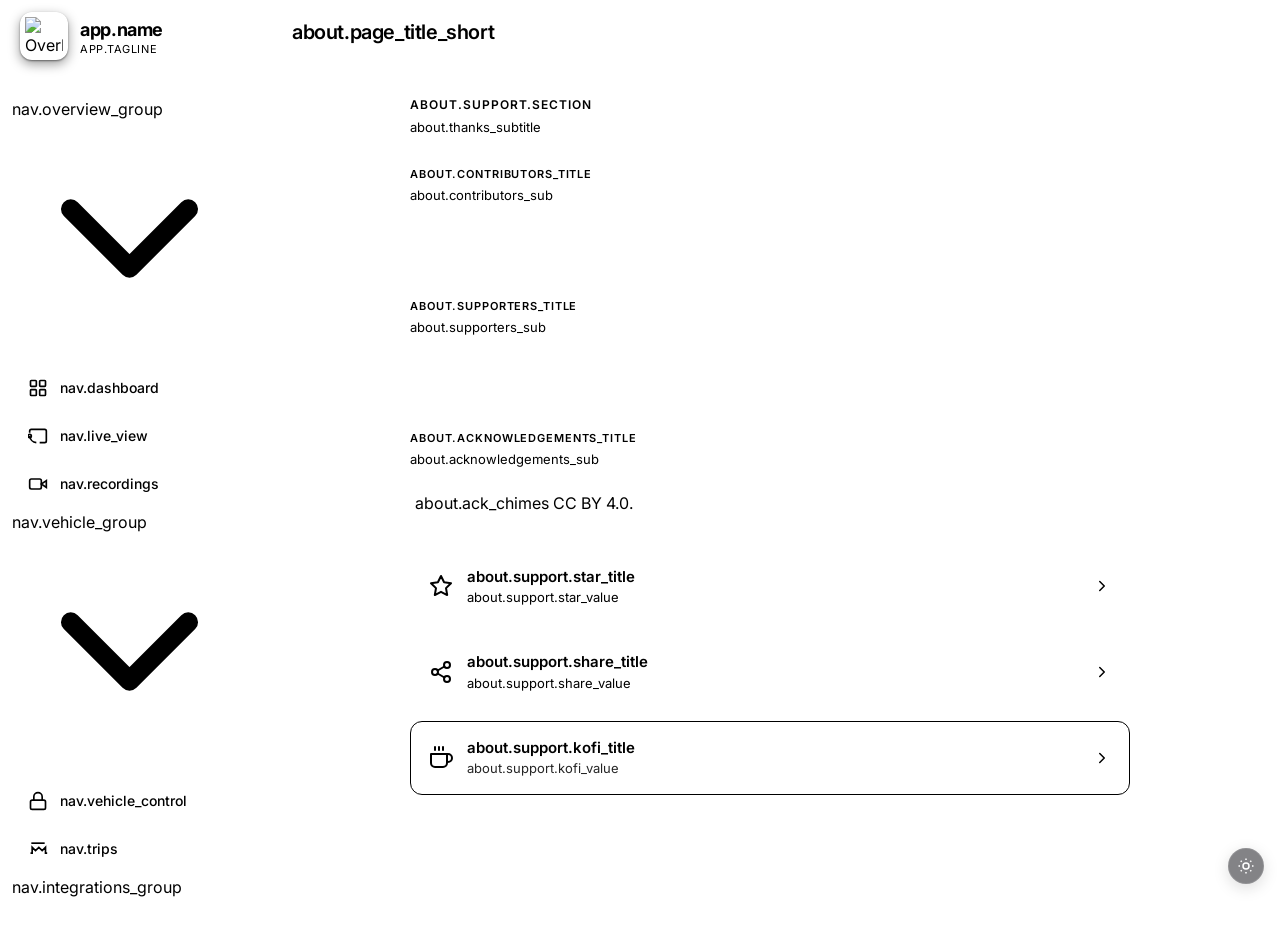
==== app/src/main/assets/web/local/about.html @ 99d7472c "[Update v26.7] Added remove button to delete the search history from the map Fixed BlindSpot project" ====
<!DOCTYPE html>
<html lang="en">
<head>
    <meta charset="UTF-8">
    <meta name="viewport" content="width=device-width, initial-scale=1.0, maximum-scale=1.0, user-scalable=no, viewport-fit=cover">
    <meta name="theme-color" content="#00876C">
    <meta name="apple-mobile-web-app-capable" content="yes">
    <meta name="apple-mobile-web-app-status-bar-style" content="black-translucent">
    <link rel="apple-touch-icon" href="../shared/app-icon-dark.webp">
    <title data-i18n="about.page_title">About — OverDrive</title>
    <link rel="icon" type="image/webp" href="../shared/app-icon-dark.webp">
    <script src="../shared/theme.js?v=5"></script>
    <script src="../shared/app-shell.js"></script>
    <link rel="stylesheet" href="../shared/styles.css?v=15">
    <link rel="manifest" href="/manifest.json">
    <link rel="preconnect" href="https://fonts.googleapis.com">
    <link href="https://fonts.googleapis.com/css2?family=Inter:wght@400;500;600;700&family=JetBrains+Mono:wght@500&display=swap" rel="stylesheet">
    <style>
        .about-page-body { max-width: 720px; margin: 0 auto; }

        .about-section { margin-bottom: 28px; }
        .about-section h2 {
            font-size: 12px; font-weight: 600;
            letter-spacing: 0.08em; text-transform: uppercase;
            color: var(--text-secondary);
            margin: 0 0 4px;
        }
        /* Inner subheads (Contributors / Supporters) inside the same section
           — visually distinct from the top-level overline above. */
        .about-subhead {
            font-size: 11px; font-weight: 600;
            letter-spacing: 0.08em; text-transform: uppercase;
            color: var(--text-muted);
            margin: 0 0 4px;
        }
        .about-section-sub {
            font-size: 13px; color: var(--text-muted);
            line-height: 1.5; margin: 0 0 14px;
        }

        .credits-card {
            background: var(--bg-elevated);
            border: 1px solid var(--border-subtle);
            border-radius: 12px;
            padding: 6px 4px;
            /* Cap the list at ~6 rows so a long contributor/supporter list
               scrolls inside the card instead of stretching the whole page. */
            max-height: 360px;
            overflow-y: auto;
            -webkit-overflow-scrolling: touch;
        }

        .credit-row {
            display: flex; align-items: center; gap: 14px;
            padding: 12px 14px;
            border-bottom: 1px solid var(--border-subtle);
            text-decoration: none;
            color: var(--text-primary);
            transition: background 0.15s ease;
        }
        .credit-row:last-child { border-bottom: 0; }
        .credit-row[href]:hover { background: var(--bg-hover); }
        .credit-row[href]:active { background: var(--bg-active, var(--bg-hover)); }

        .credit-avatar {
            width: 36px; height: 36px;
            border-radius: 50%;
            flex-shrink: 0;
            display: flex; align-items: center; justify-content: center;
            font-size: 15px; font-weight: 700;
            color: #fff;
            object-fit: cover;
            background: var(--bg-hover);
            border: 1px solid var(--border-subtle);
        }

        .credit-name {
            flex: 1; min-width: 0;
            font-size: 15px; font-weight: 500;
            white-space: nowrap; overflow: hidden; text-overflow: ellipsis;
        }

        .credit-chev {
            width: 18px; height: 18px;
            color: var(--text-muted);
            flex-shrink: 0;
        }

        .credits-empty {
            padding: 18px 14px;
            font-size: 13px;
            color: var(--text-muted);
            text-align: center;
        }

        /* Tiered support cards mirror the native About fragment: free → social
           → monetary. Tokens come from styles.css so dark/light themes apply
           automatically; the kofi card uses a brand-tinted background. */
        .support-tier-list {
            display: flex; flex-direction: column;
            gap: 12px;
            margin-top: 6px;
        }
        .tier-card {
            display: flex; align-items: center; gap: 14px;
            padding: 16px 18px;
            background: var(--bg-elevated);
            border: 1px solid var(--border-subtle);
            border-radius: 12px;
            color: var(--text-primary);
            text-decoration: none;
            transition: background 0.15s ease, border-color 0.15s ease;
            cursor: pointer;
            font: inherit;
            text-align: left;
            width: 100%;
        }
        .tier-card:hover { background: var(--bg-hover); }
        .tier-card:focus-visible {
            outline: 2px solid var(--brand-primary);
            outline-offset: 2px;
        }
        .tier-icon {
            width: 24px; height: 24px;
            color: var(--text-secondary);
            flex-shrink: 0;
        }
        .tier-text { flex: 1; min-width: 0; }
        .tier-title {
            font-size: 15px; font-weight: 600;
            margin: 0 0 2px;
            line-height: 1.3;
        }
        .tier-value {
            font-size: 13px;
            color: var(--text-secondary);
            margin: 0;
            line-height: 1.4;
        }
        .tier-chev {
            width: 18px; height: 18px;
            color: var(--text-muted);
            flex-shrink: 0;
        }
        /* Tier 3 (Ko-fi) uses an accent background to read as the most
           committed CTA without screaming. Mirrors colorPrimaryContainer in
           the native fragment. */
        /* Brand-tinted highlight for the most-committed CTA. Uses
           color-mix() over --brand-primary so light/dark themes both produce
           a faint tint that respects the active palette without us having to
           hand-pick rgba() values per theme. */
        .tier-card.kofi {
            background: color-mix(in srgb, var(--brand-primary) 10%, transparent);
            border-color: color-mix(in srgb, var(--brand-primary) 28%, transparent);
        }
        .tier-card.kofi:hover {
            background: color-mix(in srgb, var(--brand-primary) 16%, transparent);
        }
        .tier-card.kofi .tier-icon,
        .tier-card.kofi .tier-chev { color: var(--brand-primary); }
        .tier-card.kofi .tier-value { color: var(--text-primary); opacity: 0.85; }
    </style>
</head>
<body>
    <div class="app-layout">
        <!-- App shell sidebar (rendered by ../shared/app-shell.js) -->
        <div id="app-shell-mount"></div>
        <main class="main-content">
            <div class="mobile-header">
                <button class="menu-toggle" onclick="toggleSidebar()">
                    <svg viewBox="0 0 24 24" fill="none" stroke="currentColor" stroke-width="2"><line x1="4" x2="20" y1="12" y2="12"/><line x1="4" x2="20" y1="6" y2="6"/><line x1="4" x2="20" y1="18" y2="18"/></svg>
                </button>
                <span style="font-weight:600;" data-i18n="about.page_title_short">About</span>
                <div style="width:40px;"></div>
            </div>

            <header class="page-header">
                <h1 class="page-title" data-i18n="about.page_title_short">About</h1>
            </header>

            <div class="page-body">
                <div class="about-page-body">
                    <!-- Sequence mirrors the native About fragment: section
                         overline first ("Powered by people like you"), then
                         the Thanks card (recognition leads), then the three
                         tier asks (free → social → monetary). -->
                    <section class="about-section">
                        <h2 data-i18n="about.support.section">Powered by people like you</h2>
                        <p class="about-section-sub" data-i18n="about.thanks_subtitle">Built with the help of contributors and supporters.</p>
                    </section>

                    <section class="about-section">
                        <h3 class="about-subhead" data-i18n="about.contributors_title">Contributors</h3>
                        <p class="about-section-sub" data-i18n="about.contributors_sub">People who've shipped code to OverDrive.</p>
                        <div class="credits-card" id="contributorsList"></div>
                    </section>

                    <section class="about-section">
                        <h3 class="about-subhead" data-i18n="about.supporters_title">Supporters</h3>
                        <p class="about-section-sub" data-i18n="about.supporters_sub">Folks who've kept the late-night commits caffeinated.</p>
                        <div class="credits-card" id="supportersList"></div>
                    </section>

                    <!-- Diagnostics: per-daemon log send. Hidden unless the
                         backend reports log upload is available (braveheart
                         build). Populated by send-logs.js. -->
                    <section class="about-section" id="diagSection" style="display:none">
                        <h3 class="about-subhead" data-i18n="logs.section_title">Diagnostics</h3>
                        <p class="about-section-sub" data-i18n="logs.section_sub">Send a daemon log to the maintainer — you'll get a short code to share.</p>
                        <div class="credits-card" id="diagDaemonList"></div>
                    </section>

                    <!-- Third-party asset attributions (license obligations). The
                         RoadSense approach-warning chimes are from the Google Sound
                         Library under CC BY 4.0 — attribution is required by the
                         license, so it is surfaced here in the shipped app. -->
                    <section class="about-section">
                        <h3 class="about-subhead" data-i18n="about.acknowledgements_title">Acknowledgements</h3>
                        <p class="about-section-sub" data-i18n="about.acknowledgements_sub">Third-party assets used in OverDrive, with their licenses.</p>
                        <div class="credits-card">
                            <p class="about-ack-line">
                                <span data-i18n="about.ack_chimes">RoadSense warning chimes — sounds from the Google Sound Library, licensed under</span>
                                <a href="https://creativecommons.org/licenses/by/4.0/" target="_blank" rel="noopener noreferrer">CC BY 4.0</a>.
                            </p>
                        </div>
                    </section>

                    <section class="about-section">
                        <div class="support-tier-list">
                            <a class="tier-card" id="tierStar" target="_blank" rel="noopener noreferrer">
                                <svg class="tier-icon" viewBox="0 0 24 24" fill="none" stroke="currentColor" stroke-width="2" stroke-linecap="round" stroke-linejoin="round">
                                    <polygon points="12 2 15.09 8.26 22 9.27 17 14.14 18.18 21.02 12 17.77 5.82 21.02 7 14.14 2 9.27 8.91 8.26 12 2"/>
                                </svg>
                                <div class="tier-text">
                                    <p class="tier-title" data-i18n="about.support.star_title">Drop a ⭐ on GitHub</p>
                                    <p class="tier-value" data-i18n="about.support.star_value">Takes a second. Means a lot.</p>
                                </div>
                                <svg class="tier-chev" viewBox="0 0 24 24" fill="none" stroke="currentColor" stroke-width="2" stroke-linecap="round" stroke-linejoin="round">
                                    <polyline points="9 18 15 12 9 6"/>
                                </svg>
                            </a>

                            <button type="button" class="tier-card" id="tierShare">
                                <svg class="tier-icon" viewBox="0 0 24 24" fill="none" stroke="currentColor" stroke-width="2" stroke-linecap="round" stroke-linejoin="round">
                                    <circle cx="18" cy="5" r="3"/>
                                    <circle cx="6" cy="12" r="3"/>
                                    <circle cx="18" cy="19" r="3"/>
                                    <line x1="8.59" y1="13.51" x2="15.42" y2="17.49"/>
                                    <line x1="15.41" y1="6.51" x2="8.59" y2="10.49"/>
                                </svg>
                                <div class="tier-text">
                                    <p class="tier-title" data-i18n="about.support.share_title">Tell a fellow owner</p>
                                    <p class="tier-value" data-i18n="about.support.share_value">Every shared link helps another BYD owner discover Overdrive.</p>
                                </div>
                                <svg class="tier-chev" viewBox="0 0 24 24" fill="none" stroke="currentColor" stroke-width="2" stroke-linecap="round" stroke-linejoin="round">
                                    <polyline points="9 18 15 12 9 6"/>
                                </svg>
                            </button>

                            <a class="tier-card kofi" id="tierKofi" target="_blank" rel="noopener noreferrer">
                                <svg class="tier-icon" viewBox="0 0 24 24" fill="none" stroke="currentColor" stroke-width="2" stroke-linecap="round" stroke-linejoin="round">
                                    <path d="M18 8h1a4 4 0 0 1 0 8h-1"/>
                                    <path d="M2 8h16v9a4 4 0 0 1-4 4H6a4 4 0 0 1-4-4V8z"/>
                                    <line x1="6" y1="1" x2="6" y2="4"/>
                                    <line x1="10" y1="1" x2="10" y2="4"/>
                                    <line x1="14" y1="1" x2="14" y2="4"/>
                                </svg>
                                <div class="tier-text">
                                    <p class="tier-title" data-i18n="about.support.kofi_title">Fuel the next release ☕</p>
                                    <p class="tier-value" data-i18n="about.support.kofi_value">A coffee on Ko-fi keeps the late-night commits coming.</p>
                                </div>
                                <svg class="tier-chev" viewBox="0 0 24 24" fill="none" stroke="currentColor" stroke-width="2" stroke-linecap="round" stroke-linejoin="round">
                                    <polyline points="9 18 15 12 9 6"/>
                                </svg>
                            </a>
                        </div>
                    </section>
                </div>
            </div>
        </main>
    </div>

    <div class="sidebar-overlay" id="sidebarOverlay" onclick="toggleSidebar()"></div>
    <div id="toastContainer" class="toast-container"></div>

    <script src="../shared/auth.js"></script>
    <script src="../shared/pwa-init.js?v=index1"></script>
    <script src="../shared/core.js"></script>
    <script src="../shared/update-flow.js"></script>
    <script src="../shared/send-logs.js"></script>
    <script>
        function toggleSidebar() {
            document.getElementById('sidebar').classList.toggle('open');
            document.getElementById('sidebarOverlay').classList.toggle('show');
        }

        // Avatar palette mirrors the native fragment so the same name gets the
        // same colour across web and head-unit.
        const AVATAR_PALETTE = [
            '#6366F1', '#EC4899', '#14B8A6', '#F59E0B',
            '#8B5CF6', '#06B6D4', '#EF4444', '#22C55E'
        ];

        function hashStr(s) {
            let h = 0;
            for (let i = 0; i < s.length; i++) h = (h * 31 + s.charCodeAt(i)) | 0;
            return Math.abs(h);
        }

        function avatarColor(name) {
            return AVATAR_PALETTE[hashStr(name) % AVATAR_PALETTE.length];
        }

        // Pick a reasonable initial. Letter/number first; otherwise the first
        // codepoint (handles CJK, emoji surrogate pairs cleanly via Array.from).
        function initial(name) {
            const m = name.match(/[A-Za-z0-9]/);
            if (m) return m[0].toUpperCase();
            const cp = Array.from(name)[0];
            return cp ? cp.toUpperCase() : '?';
        }

        // Build a single row as a real DOM element (avoids HTML-attribute
        // injection on names containing quotes/angle brackets and lets us bind
        // the avatar `error` handler programmatically).
        function buildRow(entry) {
            const name = (entry.name || '').toString();
            if (!name) return null;
            const gh = (entry.github || '').toString().trim();

            const row = document.createElement(gh ? 'a' : 'div');
            row.className = 'credit-row';
            if (gh) {
                row.href = 'https://github.com/' + encodeURIComponent(gh);
                row.target = '_blank';
                row.rel = 'noopener noreferrer';
            }

            // Avatar: GitHub CDN for contributors, initial-circle for supporters
            // and as a graceful fallback when the CDN 404s / is offline.
            let avatar;
            if (gh) {
                avatar = document.createElement('img');
                avatar.className = 'credit-avatar';
                avatar.loading = 'lazy';
                avatar.alt = '';
                avatar.src = 'https://github.com/' + encodeURIComponent(gh) + '.png?size=72';
                avatar.addEventListener('error', () => {
                    avatar.replaceWith(makeFallbackAvatar(name));
                }, { once: true });
            } else {
                avatar = makeFallbackAvatar(name);
            }
            row.appendChild(avatar);

            const nameEl = document.createElement('span');
            nameEl.className = 'credit-name';
            nameEl.textContent = name;
            row.appendChild(nameEl);

            if (gh) {
                // Chevron rendered via innerHTML — content is static, no user data.
                const chev = document.createElement('span');
                chev.innerHTML = '<svg class="credit-chev" viewBox="0 0 24 24" fill="none" stroke="currentColor" stroke-width="2"><polyline points="9 18 15 12 9 6"/></svg>';
                row.appendChild(chev.firstChild);
            }
            return row;
        }

        function makeFallbackAvatar(name) {
            const span = document.createElement('span');
            span.className = 'credit-avatar';
            span.style.background = avatarColor(name);
            span.style.borderColor = 'transparent';
            span.textContent = initial(name);
            return span;
        }

        function renderList(container, entries, emptyKey) {
            container.replaceChildren();
            if (!entries || entries.length === 0) {
                const t = (window.BYD && window.BYD.i18n && window.BYD.i18n.t)
                    ? window.BYD.i18n.t(emptyKey)
                    : 'List populates as people pitch in.';
                const empty = document.createElement('div');
                empty.className = 'credits-empty';
                empty.textContent = t;
                container.appendChild(empty);
                return;
            }
            for (const entry of entries) {
                const row = buildRow(entry);
                if (row) container.appendChild(row);
            }
        }

        async function loadCredits() {
            const contribEl = document.getElementById('contributorsList');
            const supportEl = document.getElementById('supportersList');
            try {
                const resp = await fetch('/credits.json', { credentials: 'same-origin' });
                if (!resp.ok) throw new Error('HTTP ' + resp.status);
                const data = await resp.json();
                renderList(contribEl, data.contributors || [], 'about.empty');
                renderList(supportEl, data.supporters || [], 'about.empty');
            } catch (e) {
                console.warn('[About] credits.json load failed:', e);
                renderList(contribEl, [], 'about.empty');
                renderList(supportEl, [], 'about.empty');
            }
        }

        // Pull tier URLs from i18n catalog so they can be overridden per-locale
        // if needed (Ko-fi handle, repo URL). Falls back to safe defaults until
        // i18n is hydrated.
        function bindSupportTiers() {
            const t = (k, fb) => (window.BYD && window.BYD.i18n && window.BYD.i18n.t)
                ? (window.BYD.i18n.t(k) || fb) : fb;

            const star = document.getElementById('tierStar');
            if (star) star.href = t('about.support.star_url', 'https://github.com/yash-srivastava/Overdrive-release');

            const kofi = document.getElementById('tierKofi');
            if (kofi) kofi.href = t('about.support.kofi_url', 'https://ko-fi.com/E1E71XALHX');

            const share = document.getElementById('tierShare');
            if (share) {
                share.addEventListener('click', async () => {
                    const text = t('about.support.share_message',
                        'Check out Overdrive — open-source surveillance & dashcam for BYD: https://overdrive-5lc.pages.dev/');
                    try {
                        if (navigator.share) {
                            await navigator.share({ text });
                        } else if (navigator.clipboard?.writeText) {
                            await navigator.clipboard.writeText(text);
                            // toastContainer is in DOM; reuse PWA toast helper if exposed.
                            if (window.BYD?.toast) {
                                window.BYD.toast(t('common.copied', 'Copied'), 'success');
                            } else {
                                console.info('[About] share text copied to clipboard');
                            }
                        }
                    } catch (e) {
                        // User dismissed the share sheet — nothing to surface.
                        if (e?.name !== 'AbortError') console.warn('[About] share failed:', e);
                    }
                });
            }
        }

        document.addEventListener('DOMContentLoaded', () => {
            // Boot the shared i18n + status pollers the same way every other
            // PWA page does. Without this, the sidebar status card stays at
            // "--" forever and translations don't hydrate.
            if (window.BYD && BYD.core && BYD.i18n) {
                BYD.i18n.init().then(function () {
                    BYD.core.init();
                });
            }

            loadCredits();
            // Re-bind on every i18n change so tier URLs/copy follow locale.
            bindSupportTiers();
            if (window.BYD?.i18n?.onChange) {
                window.BYD.i18n.onChange(bindSupportTiers);
            }
        });
    </script>
</body>
</html>
---- app/src/main/assets/web/shared/styles.css ----
/**
 * Overdrive — primary stylesheet.
 *
 * The base palette / surface / shape / type / motion tokens are imported
 * from design-tokens.css (generated from dev/design-tokens.json, which
 * mirrors the native Android M3 palette). This file only defines the
 * supplemental tokens that don't have a native counterpart (chart palette,
 * translucent panel-overlays, layout dimensions) and the actual CSS rules.
 */
@import url("design-tokens.css");
@import url("app-shell.css");
@import url("app-tabs.css");
@import url("app-collapse.css");

:root {
    --brand-gradient: linear-gradient(135deg, var(--primary) 0%, var(--tertiary) 100%);
    --bg-glass: rgba(22, 22, 26, 0.85);

    /* Chart palette — accents used by data visualizations / legends.
       Mid-luminance hues that read OK on either theme; the light-theme
       overlay below tweaks them for AA contrast on light surfaces. */
    --chart-line-1: #00D4AA; /* original brand teal kept as data-viz accent */
    --chart-line-2: #0EA5E9;
    --chart-warning: #fbbf24;
    --chart-soh: #a855f7;
    --chart-batt-1: #2dd4bf;
    --chart-batt-2: #06b6d4;
    --chart-batt-3: #3b82f6;

    /* Chart canvas labels — read by performance.js via getComputedStyle. */
    --chart-text: rgba(255, 255, 255, 0.55);
    --chart-text-strong: #FFFFFF;
    --chart-grid: rgba(255, 255, 255, 0.06);
    --chart-crosshair: rgba(255, 255, 255, 0.3);
    --chart-tooltip-bg: rgba(20, 20, 30, 0.95);
    --chart-tooltip-border: rgba(255, 255, 255, 0.1);
    --chart-tooltip-text: #FFFFFF;

    /* Borders & glow */
    --border-subtle: rgba(255, 255, 255, 0.06);
    --border-default: rgba(255, 255, 255, 0.1);
    --shadow-glow: 0 0 20px rgba(0, 212, 170, 0.15);

    /* Translucent overlay surfaces (toasts, modals, cards over maps). */
    --panel-overlay-bg: rgba(10, 10, 15, 0.96);
    --panel-overlay-bg-strong: rgba(15, 15, 20, 0.95);
    --panel-overlay-bg-soft: rgba(0, 0, 0, 0.4);
    --panel-overlay-bg-faint: rgba(0, 0, 0, 0.2);
    --panel-overlay-bg-deep: rgba(0, 0, 0, 0.6);
    --modal-backdrop: rgba(0, 0, 0, 0.75);
    --shadow-overlay: 0 8px 24px rgba(0, 0, 0, 0.5);

    /* Layout */
    --sidebar-width: 260px;
    --header-height: 64px;
    --app-bar-height: 64px;

    /* Safe Areas */
    --safe-top: env(safe-area-inset-top, 0px);
    --safe-bottom: env(safe-area-inset-bottom, 0px);
}

/* Light-theme overrides — only the supplementals; palette / shadow / shape
   are flipped automatically by design-tokens.css. */
:root[data-theme="light"] {
    --bg-glass: rgba(247, 250, 247, 0.88);

    --chart-line-1: #00876C;
    --chart-line-2: #00658F;
    --chart-warning: #B45309;
    --chart-soh: #7C3AED;
    --chart-batt-1: #0F766E;
    --chart-batt-2: #0369A1;
    --chart-batt-3: #1D4ED8;

    --chart-text: rgba(24, 28, 26, 0.70);
    --chart-text-strong: #181C1A;
    --chart-grid: rgba(24, 28, 26, 0.10);
    --chart-crosshair: rgba(24, 28, 26, 0.40);
    --chart-tooltip-bg: rgba(247, 250, 247, 0.97);
    --chart-tooltip-border: rgba(24, 28, 26, 0.15);
    --chart-tooltip-text: #181C1A;

    --border-subtle: rgba(0, 0, 0, 0.06);
    --border-default: rgba(0, 0, 0, 0.10);
    --shadow-glow: 0 0 20px rgba(0, 135, 108, 0.16);

    --panel-overlay-bg: rgba(247, 250, 247, 0.96);
    --panel-overlay-bg-strong: rgba(247, 250, 247, 0.92);
    --panel-overlay-bg-soft: rgba(24, 28, 26, 0.10);
    --panel-overlay-bg-faint: rgba(24, 28, 26, 0.05);
    --panel-overlay-bg-deep: rgba(24, 28, 26, 0.18);
    --modal-backdrop: rgba(24, 28, 26, 0.45);
    --shadow-overlay: 0 8px 24px rgba(0, 0, 0, 0.14);
}

/* No prefers-color-scheme fallback — pages default to DARK in Chrome / any
   browser that doesn't set [data-theme="light"]. This matches the primary
   in-car experience (the head-unit deployment) and the brand identity, and
   keeps developer testing in Chrome consistent with how users see the app
   most often. The Android WebViewFragment stamps data-theme on every
   page-load to follow the app's appearance setting; an explicit
   [data-theme="light"] from any other context still flips the palette. */

/* === RESET & BASE === */
*, *::before, *::after { box-sizing: border-box; margin: 0; padding: 0; }
html { font-size: 16px; -webkit-text-size-adjust: 100%; }
body {
    font-family: 'Inter', -apple-system, BlinkMacSystemFont, 'Segoe UI', sans-serif;
    background: var(--bg-base);
    color: var(--text-primary);
    line-height: 1.5;
    /* Static vh as the floor for any engine that runs before theme.js sets
       --vh (and as the no-JS fallback); the --vh calc is the live value kept
       fresh across rotation by theme.js Step 0. Source order means the calc
       wins wherever var() is supported (Chrome 49+ / our Chrome 58 floor). */
    min-height: 100vh;
    min-height: calc(var(--vh, 1vh) * 100);
    overflow-x: hidden;
    -webkit-font-smoothing: antialiased;
}
a { color: inherit; text-decoration: none; }
button { font-family: inherit; cursor: pointer; border: none; background: none; }
input, select { font-family: inherit; }

/* === APP LAYOUT === */
.app-layout {
    display: flex;
    min-height: 100vh;
    min-height: calc(var(--vh, 1vh) * 100);
}

/* === SIDEBAR === */
.sidebar {
    width: var(--sidebar-width);
    background: var(--bg-surface);
    border-right: 1px solid var(--border-subtle);
    display: flex;
    flex-direction: column;
    position: fixed;
    top: 0;
    left: 0;
    bottom: 0;
    z-index: 100;
    transition: transform 0.3s ease;
    overflow-y: auto;
    overflow-x: hidden;
}

.sidebar::-webkit-scrollbar {
    width: 4px;
}

.sidebar::-webkit-scrollbar-track {
    background: transparent;
}

.sidebar::-webkit-scrollbar-thumb {
    background: var(--border-subtle);
    border-radius: 4px;
}

.sidebar::-webkit-scrollbar-thumb:hover {
    background: var(--text-muted);
}

.sidebar-header {
    padding: 20px;
    border-bottom: 1px solid var(--border-subtle);
    display: flex;
    justify-content: space-between;
    align-items: center;
    flex-shrink: 0;
    position: sticky;
    top: 0;
    background: var(--bg-surface);
    z-index: 1;
    /* Pad past the iOS notch / Android cutout so the text isn't
       visually clipped or cut off by the system status bar. The
       viewport-fit=cover meta tag on each page makes safe-area-inset-top
       non-zero on devices with a notch. */
    padding-top: calc(12px + env(safe-area-inset-top, 0px));
}


.sidebar-close {
    display: none;
    width: 36px;
    height: 36px;
    border-radius: var(--radius-sm);
    background: var(--bg-elevated);
    color: var(--text-secondary);
    align-items: center;
    justify-content: center;
    transition: all 0.2s;
    flex-shrink: 0;
}

.sidebar-close svg {
    width: 20px;
    height: 20px;
}

.sidebar-close:hover {
    background: var(--danger);
    color: white;
}

.brand {
    display: flex;
    align-items: center;
    gap: 12px;
    min-width: 0; /* Allow brand-text to shrink + ellipsis when locale text is long */
    flex: 1;
}

.brand-logo {
    width: 48px;
    height: 48px;
    display: flex;
    align-items: center;
    justify-content: center;
    border-radius: 12px;
    overflow: hidden;
    /* Container takes a design-system surface so the tile blends with the
       page chrome at any elevation. Glyph webp inside is transparent — no
       luminance mismatch between baked icon bg and surrounding sidebar. */
    background: var(--bg-elevated);
    box-shadow:
        0 1px 2px rgba(0, 0, 0, 0.16),
        0 4px 10px rgba(0, 0, 0, 0.14);
}
:root[data-theme="dark"] .brand-logo {
    box-shadow:
        0 1px 2px rgba(0, 0, 0, 0.45),
        0 4px 12px rgba(0, 0, 0, 0.40),
        inset 0 1px 0 rgba(255, 255, 255, 0.05);
}

.brand-logo img {
    width: 78%;
    height: 78%;
    object-fit: contain;
}

.brand-text {
    display: flex;
    flex-direction: column;
    min-width: 0; /* allow children to ellipsis instead of overflowing the sidebar */
    flex: 1;
}

.brand-name {
    font-size: 18px;
    font-weight: 700;
    letter-spacing: -0.02em;
    overflow: hidden;
    text-overflow: ellipsis;
    white-space: nowrap;
}

.brand-tagline {
    font-size: 11px;
    color: var(--text-muted);
    text-transform: uppercase;
    letter-spacing: 0.05em;
    line-height: 1.2;
    /* Allow up to 2 wrapped lines for longer locales (e.g. French "Système Sentinelle")
       so the tagline never clips below the brand name. */
    word-break: break-word;
    overflow-wrap: anywhere;
}

.brand-version {
    font-size: 10px;
    color: var(--brand-primary);
    font-weight: 600;
    letter-spacing: 0.02em;
    opacity: 0.8;
}

/* === SIDEBAR NAV === */
.sidebar-nav {
    padding: 16px 12px;
    display: flex;
    flex-direction: column;
    gap: 4px;
    flex-shrink: 0; /* Nav links never shrink — always fully visible */
}

.nav-link {
    display: flex;
    align-items: center;
    gap: 12px;
    padding: 12px 16px;
    border-radius: var(--radius-md);
    color: var(--text-secondary);
    font-size: 14px;
    font-weight: 500;
    transition: all 0.2s ease;
    /* Long French/German labels (e.g. "Contrôle du véhicule") need to wrap
       gracefully rather than overflow the sidebar. line-height keeps wrapped
       links aligned with single-line ones. */
    line-height: 1.25;
    white-space: normal;
    word-break: break-word;
    overflow-wrap: anywhere;
}

.nav-link > span {
    min-width: 0;
    flex: 1;
}

.nav-link:hover {
    background: var(--bg-hover);
    color: var(--text-primary);
}

.nav-link.active {
    background: rgba(0, 212, 170, 0.1);
    color: var(--brand-primary);
}

.nav-link.active .nav-icon { color: var(--brand-primary); }

.nav-icon {
    width: 20px;
    height: 20px;
    flex-shrink: 0;
    color: var(--text-muted);
    transition: color 0.2s;
}

.nav-link:hover .nav-icon { color: var(--text-secondary); }

/* === SIDEBAR FOOTER === */
.sidebar-footer {
    padding: 16px;
    /* Stack the device-status / EV / fuel cards as flex children so a
       single `gap` separates them consistently across viewports. */
    display: flex;
    flex-direction: column;
    gap: 12px;
    border-top: 1px solid var(--border-subtle);
}

@media (max-width: 768px) {
    .sidebar-footer {
        padding-bottom: calc(16px + 70px); /* Account for mobile nav */
    }
}

.status-card {
    background: var(--bg-elevated);
    border-radius: var(--radius-md);
    padding: 14px;
}

.status-row {
    display: flex;
    justify-content: space-between;
    align-items: center;
    font-size: 13px;
    gap: 8px; /* never let label and value collide when locale text is long */
}

.status-row + .status-row { margin-top: 10px; }

.status-label {
    color: var(--text-muted);
    display: flex;
    align-items: center;
    gap: 8px;
    min-width: 0; /* allow flex item to shrink so long labels don't push value off-screen */
    flex: 1 1 auto;
    /* Long status labels in French / German wrap gracefully rather than overflow */
    line-height: 1.25;
    word-break: break-word;
    overflow-wrap: anywhere;
}

.status-value {
    font-weight: 600;
    font-family: 'JetBrains Mono', 'SF Mono', monospace;
    flex-shrink: 0;        /* numeric / status values keep their full width */
    text-align: right;
    max-width: 60%;        /* but not so wide they squash the label */
    overflow: hidden;
    text-overflow: ellipsis;
}

.status-value.on { color: var(--success); }
.status-value.off { color: var(--text-muted); }
.status-value.stale { color: var(--warning); font-size: 0.85em; }

/* Network info - stacked SSID + IP in sidebar */
.status-value.net-info {
    display: flex;
    flex-direction: column;
    align-items: flex-end;
    gap: 1px;
    line-height: 1.2;
}
.net-ssid {
    font-size: 0.82em;
    color: var(--success);
    white-space: nowrap;
    overflow: hidden;
    text-overflow: ellipsis;
    /* 140px instead of 120 so localized labels like "Données mobiles"
       (FR: "Mobile Data") fit without clipping while WiFi SSIDs still
       truncate cleanly when very long. */
    max-width: 140px;
}
.net-ip {
    font-size: 0.7em;
    color: var(--text-muted);
    opacity: 0.8;
    font-family: 'SF Mono', 'Fira Code', monospace;
}

.stale {
    color: var(--warning) !important;
    opacity: 0.8;
}

.status-dot {
    width: 8px;
    height: 8px;
    border-radius: 50%;
    background: var(--text-muted);
}

.status-dot.connected {
    background: var(--success);
    animation: pulse 2s infinite;
}

.status-dot.live {
    background: var(--danger);
    animation: pulse 1.5s infinite;
}

.status-dot.off {
    background: var(--text-muted);
    animation: none;
}

@keyframes pulse {
    0%, 100% { opacity: 1; }
    50% { opacity: 0.5; }
}

/* === MAIN CONTENT === */
.main-content {
    flex: 1;
    margin-left: var(--sidebar-width);
    min-height: 100vh;
    min-height: calc(var(--vh, 1vh) * 100);
    display: flex;
    flex-direction: column;
}

/* === VIEWPORT HEIGHT / ORIENTATION ===
   The old @media (display-mode: standalone) svh/lvh override lived here. It
   was a workaround for "Android PWA makes the height too big with both lvh
   and dvh; rotating to landscape and back fixes it" — i.e. the stale-vh
   rotation bug. That dance is now obsolete: theme.js (Step 0) publishes a
   live --vh on load AND on every resize / orientationchange, so the
   `min-height: calc(var(--vh,1vh)*100)` rules above always reflect the
   CURRENT viewport in standalone PWA, in-app WebView, and plain browser
   alike — without the engine-specific unit guessing that the svh/lvh
   override depended on. Keeping the override would re-introduce a stale,
   competing value on rotation, so it is intentionally removed. */

/* === PAGE HEADER === */
.page-header {
    height: var(--header-height);
    padding: 0 32px;
    display: flex;
    align-items: center;
    justify-content: space-between;
    border-bottom: 1px solid var(--border-subtle);
    background: var(--bg-surface);
    position: sticky;
    top: 0;
    z-index: 50;
}

.page-title {
    font-size: 20px;
    font-weight: 600;
    letter-spacing: -0.02em;
}

.header-actions {
    display: flex;
    align-items: center;
    gap: 12px;
}

.header-badge {
    display: flex;
    align-items: center;
    gap: 8px;
    padding: 8px 14px;
    background: var(--bg-elevated);
    border-radius: var(--radius-full);
    font-size: 13px;
    font-weight: 500;
}

.header-badge svg { width: 16px; height: 16px; color: var(--text-muted); }

/* === PAGE BODY === */
.page-body {
    flex: 1;
    padding: 32px;
    padding-bottom: calc(32px + 80px); /* Account for fixed footer */
    overflow-y: auto;
    overflow-x: hidden;
}

/* === CARDS === */
.card {
    background: var(--bg-surface);
    border: 1px solid var(--border-subtle);
    border-radius: var(--radius-lg);
    overflow: hidden;
    position: relative;
    z-index: 0;
}

.card + .card { margin-top: 24px; }

/* RoadSense: a dependent card whose master switch is OFF. Dimmed + non-interactive
   so its toggles don't read as live while they have no effect (the master_enable
   gate). Controls are also `disabled` in JS; this is the visual half. The card
   title/badge stay legible enough to read what the section is. */
.card.rs-gated {
    opacity: 0.45;
    filter: saturate(0.6);
    pointer-events: none;
    transition: opacity 0.2s ease, filter 0.2s ease;
}

/* Single-line text/url input, design-system styled (the RoadSense worker-URL
   field uses this; previously the class was undefined so it rendered with raw
   browser chrome). Matches the elevated-surface + brand-accent focus language of
   the rest of the app. */
.text-input {
    width: 100%;
    min-width: 200px;
    box-sizing: border-box;
    padding: 11px 14px;
    font-size: 14px;
    font-family: inherit;
    background: var(--bg-elevated);
    border: 1px solid var(--border-default);
    border-radius: var(--radius-md);
    color: var(--text-primary);
    outline: none;
    transition: border-color 0.2s ease, box-shadow 0.2s ease, background 0.2s ease;
}
.text-input::placeholder { color: var(--text-muted); }
.text-input:hover { border-color: var(--brand-primary); }
.text-input:focus {
    border-color: var(--brand-primary);
    box-shadow: 0 0 0 3px var(--brand-primary-translucent, rgba(87, 199, 255, 0.18));
}
.text-input:disabled { opacity: 0.5; cursor: not-allowed; }

.card-header {
    padding: 20px 24px;
    border-bottom: 1px solid var(--border-subtle);
    display: flex;
    align-items: center;
    justify-content: space-between;
}

.card-title {
    font-size: 16px;
    font-weight: 600;
    display: flex;
    align-items: center;
    gap: 10px;
}

.card-title svg {
    width: 20px;
    height: 20px;
    color: var(--brand-primary);
}

.card-body { padding: 24px; }

.card-footer {
    padding: 16px 24px;
    border-top: 1px solid var(--border-subtle);
    background: var(--bg-elevated);
}

/* === SETTINGS ROWS === */
.setting-row {
    display: flex;
    align-items: center;
    justify-content: space-between;
    padding: 16px 0;
    border-bottom: 1px solid var(--border-subtle);
}

.setting-row:last-child { border-bottom: none; }

/* Vertical variant of .setting-row for long-value controls (e.g. a URL field):
   label/description on top, full-width input below — same padding/divider so it
   sits flush with the flex rows above it. */
.setting-stack {
    display: flex;
    flex-direction: column;
    gap: 12px;
    padding: 16px 0;
    border-bottom: 1px solid var(--border-subtle);
}
.setting-stack:last-child { border-bottom: none; }

.setting-info { flex: 1; min-width: 0; }

.setting-name {
    font-size: 14px;
    font-weight: 500;
    margin-bottom: 2px;
    display: flex;
    align-items: center;
    gap: 8px;
}

.setting-badge {
    font-size: 10px;
    font-weight: 500;
    padding: 2px 6px;
    border-radius: 4px;
    background: var(--bg-elevated);
    color: var(--text-secondary);
    text-transform: uppercase;
    letter-spacing: 0.04em;
}

.setting-desc {
    font-size: 13px;
    color: var(--text-muted);
}

.setting-hint {
    font-size: 12px;
    color: var(--text-secondary);
    background: var(--bg-elevated);
    padding: 8px 12px;
    border-radius: var(--radius-sm);
    margin-top: -8px;
    margin-bottom: 16px;
    border-left: 3px solid var(--brand-primary);
}

.setting-control {
    flex-shrink: 0;
    margin-left: 24px;
}

/* === TOGGLE SWITCH === */
.toggle-switch {
    position: relative;
    display: inline-block;
    width: 48px;
    height: 28px;
}

.toggle-switch input { opacity: 0; width: 0; height: 0; }

.toggle-slider {
    position: absolute;
    top: 0;
    left: 0;
    right: 0;
    bottom: 0;
    background: var(--bg-hover);
    border-radius: var(--radius-full);
    transition: 0.3s;
    cursor: pointer;
}

.toggle-slider::before {
    content: '';
    position: absolute;
    width: 22px;
    height: 22px;
    left: 3px;
    bottom: 3px;
    background: white;
    border-radius: 50%;
    transition: 0.3s;
    box-shadow: var(--shadow-sm);
}

.toggle-switch input:checked + .toggle-slider {
    background: var(--brand-primary);
}

.toggle-switch input:checked + .toggle-slider::before {
    transform: translateX(20px);
}

/* === BUTTON GROUPS === */
.btn-group {
    display: flex;
    background: var(--bg-elevated);
    border-radius: var(--radius-md);
    padding: 4px;
}

.btn-group > * + * {
    margin-left: 4px;
}

.btn-toggle {
    padding: 8px 12px;
    font-size: 13px;
    font-weight: 500;
    color: var(--text-secondary);
    border-radius: var(--radius-sm);
    transition: all 0.2s;
    border: none;
    background: transparent;
    cursor: pointer;
    -webkit-appearance: none;
    outline: none;
}

.btn-toggle:hover { color: var(--text-primary); }

.btn-toggle.active {
    background: var(--brand-primary);
    color: #000;
}

/* === BUTTONS === */
.btn {
    display: inline-flex;
    align-items: center;
    justify-content: center;
    padding: 10px 20px;
    font-size: 14px;
    font-weight: 500;
    border-radius: var(--radius-md);
    transition: all 0.2s;
}

/* Icon/label spacing inside buttons. The BYD head-unit WebView (Chrome 58 /
   Android 7.1 floor) does NOT support flex `gap` — it shipped in Chrome 84 —
   so a `gap` on .btn is silently ignored on-car and the icon butts straight
   against the text. Use the same sibling-margin idiom .btn-group already uses
   for exactly this reason; it works on Chrome 58 AND modern engines, and adds
   no leading margin (so icon-only / text-only buttons are unaffected). */
.btn > * + * {
    margin-left: 8px;
}

/* Normalize button icon glyphs to one box so different viewBox densities
   (e.g. the trash glyph fills its 24-unit box while the cloud-with-X glyph
   sits smaller within the same box) render at a consistent visual size.
   flex-shrink:0 keeps the icon from being squeezed when the label wraps in
   a narrow control column or a long-locale translation. */
.btn svg {
    width: 16px;
    height: 16px;
    flex-shrink: 0;
}

.btn-primary {
    background: var(--brand-primary);
    color: #000;
}

.btn-primary:hover { filter: brightness(1.1); }
.btn-primary:disabled { opacity: 0.5; cursor: not-allowed; }

.btn-danger {
    background: rgba(239, 68, 68, 0.15);
    color: var(--danger);
    border: 1px solid rgba(239, 68, 68, 0.3);
}

.btn-danger:hover { background: rgba(239, 68, 68, 0.25); }
.btn-danger.on { background: var(--danger); color: white; }

/* === SLIDERS === */
.slider-control {
    display: flex;
    align-items: center;
    gap: 12px;
}

.slider-value {
    min-width: 70px;
    text-align: right;
    font-size: 13px;
    font-weight: 600;
    color: var(--brand-primary);
    font-family: 'JetBrains Mono', monospace;
}

.slider {
    width: 120px;
    height: 6px;
    -webkit-appearance: none;
    appearance: none;
    background: var(--bg-hover);
    border-radius: var(--radius-full);
    outline: none;
}

.slider::-webkit-slider-thumb {
    -webkit-appearance: none;
    appearance: none;
    width: 18px;
    height: 18px;
    background: var(--brand-primary);
    border-radius: 50%;
    cursor: pointer;
    box-shadow: var(--shadow-sm);
}

/* === CHECKBOXES === */
.checkbox-row {
    display: flex;
    flex-wrap: wrap;
    gap: 10px;
    padding: 8px 0;
}

/* === SELECT DROPDOWNS === */
.select-control {
    padding: 8px 32px 8px 12px;
    font-size: 13px;
    font-weight: 500;
    color: var(--text-primary);
    background: var(--bg-elevated);
    border: 1px solid var(--border-subtle);
    border-radius: var(--radius-md);
    cursor: pointer;
    outline: none;
    appearance: none;
    -webkit-appearance: none;
    background-image: url("data:image/svg+xml,%3Csvg xmlns='http://www.w3.org/2000/svg' width='12' height='12' viewBox='0 0 24 24' fill='none' stroke='%23a1a1aa' stroke-width='2'%3E%3Cpath d='m6 9 6 6 6-6'/%3E%3C/svg%3E");
    background-repeat: no-repeat;
    background-position: right 10px center;
    min-width: 120px;
    transition: border-color 0.15s ease;
}

.select-control:hover {
    border-color: var(--border-default);
}

.select-control:focus {
    border-color: var(--brand-primary);
    box-shadow: 0 0 0 2px rgba(0, 212, 170, 0.15);
}

.select-control option {
    background: var(--bg-surface);
    color: var(--text-primary);
    padding: 8px;
}

.checkbox-item {
    display: flex;
    align-items: center;
    gap: 8px;
    padding: 10px 16px;
    background: var(--bg-elevated);
    border: 1px solid var(--border-subtle);
    border-radius: var(--radius-md);
    font-size: 13px;
    cursor: pointer;
    transition: all 0.2s;
}

.checkbox-item:hover { border-color: var(--border-default); }

.checkbox-item.active {
    background: rgba(0, 212, 170, 0.1);
    border-color: var(--brand-primary);
    color: var(--brand-primary);
}

.checkbox-item input { display: none; }

/* === M3 OUTLINED TEXT FIELD ====================================
 * SOTA input pattern used by BYD Cloud and any future credential / data-entry
 * form. Pure CSS — no JS — leans on the "placeholder-shown" trick so the
 * floating label sits inside the box when empty, then floats to the border
 * when the input is focused or filled.
 *
 * Markup contract:
 *   <div class="md-field [md-field-trailing]">
 *     <input class="md-input" id="x" placeholder=" "> <!-- single space placeholder -->
 *     <label class="md-label" for="x">Label</label>
 *     <button class="md-trailing-btn">…</button>     <!-- optional, with md-field-trailing -->
 *     <span class="md-supporting">Helper text</span> <!-- optional -->
 *   </div>
 *
 * The placeholder MUST be exactly " " (a single space) — not empty — so the
 * :placeholder-shown selector flips at the right time. Real placeholder text
 * would defeat the floating-label affordance.
 *
 * The supporting-text lives BELOW the input box, outside the border — its
 * height is part of the .md-field's reserved space so the next field's
 * margin-top doesn't have to know whether helper text is present.
 *
 * Theme-aware via design tokens; no raw hex.
 */
.md-field {
    position: relative;
    margin-bottom: 14px;
    /* Reserve room above for the floated label so it never collides with the
       previous field's supporting-text. */
    padding-top: 6px;
}
.md-field:first-of-type { margin-top: 4px; }

/* The actual input wrapper — gives a single hit-area for the bordered box,
   independent of the supporting-text below it. */
.md-field-box {
    position: relative;
}

.md-input {
    width: 100%;
    box-sizing: border-box;
    height: 56px;
    /* Top padding clears the floated label; bottom is uniform. */
    padding: 20px 14px 8px;
    background: transparent;
    border: 1px solid var(--border-default);
    border-radius: 12px;
    color: var(--text-primary);
    font-family: inherit;
    font-size: 15px;
    line-height: 1.4;
    outline: none;
    transition: border-color 160ms ease-out,
                box-shadow 160ms ease-out,
                background-color 160ms ease-out;
    -webkit-appearance: none;
    appearance: none;
}

/* Selects render to match the rest of the site's `.select-control` chip:
 * elevated bg, M3 radius, muted chevron asset, native option list with the
 * surface palette. Floating-label still works because the label sibling
 * floats whenever the select carries a value (selects always do). */
select.md-input {
    padding-right: 40px;
    cursor: pointer;
    background-color: var(--bg-elevated);
    border-color: var(--border-subtle);
    border-radius: var(--radius-md);
    background-image: url("data:image/svg+xml,%3Csvg xmlns='http://www.w3.org/2000/svg' width='12' height='12' viewBox='0 0 24 24' fill='none' stroke='%23a1a1aa' stroke-width='2'%3E%3Cpath d='m6 9 6 6 6-6'/%3E%3C/svg%3E");
    background-repeat: no-repeat;
    background-position: right 14px center;
    background-size: 12px;
}

:root[data-theme="light"] select.md-input {
    background-image: url("data:image/svg+xml,%3Csvg xmlns='http://www.w3.org/2000/svg' width='12' height='12' viewBox='0 0 24 24' fill='none' stroke='%23586068' stroke-width='2'%3E%3Cpath d='m6 9 6 6 6-6'/%3E%3C/svg%3E");
}

select.md-input:hover {
    border-color: var(--border-default);
}

/* The native <option> list is rendered by the OS — browsers expose only
   `background` and `color` for theming. Match the rest of the site by
   using the surface token + primary text token, with the OS picking its
   own selection / hover highlight. */
select.md-input option {
    background: var(--bg-surface);
    color: var(--text-primary);
    padding: 8px;
}

/* When the select is the floating-label variant, the label needs a matching
   background swatch behind it so the cut-through of the border reads clean
   against the elevated select chip (not the surrounding bg-surface). */
.md-field-box select.md-input ~ .md-label {
    background: var(--bg-elevated);
}

.md-input:hover {
    border-color: var(--text-muted);
}

.md-input:focus {
    border-color: var(--brand-primary);
    box-shadow: 0 0 0 2px rgba(0, 212, 170, 0.15);
}

.md-input::placeholder { color: transparent; }

.md-label {
    position: absolute;
    left: 12px;
    top: 50%;
    transform: translateY(-50%);
    padding: 0 6px;
    pointer-events: none;
    font-size: 15px;
    line-height: 1;
    color: var(--text-muted);
    background: transparent;
    /* Use a transition curve that lands the label cleanly on the border
       without overshoot, regardless of input height. */
    transition: top 160ms ease-out,
                transform 160ms ease-out,
                font-size 160ms ease-out,
                color 160ms ease-out,
                background-color 160ms ease-out;
    max-width: calc(100% - 24px);
    white-space: nowrap;
    overflow: hidden;
    text-overflow: ellipsis;
}

/* Float the label when the field is focused OR has a value, OR is a select
   (selects always have a value, so the label always floats). */
.md-input:focus ~ .md-label,
.md-input:not(:placeholder-shown) ~ .md-label,
select.md-input ~ .md-label {
    top: 0;
    transform: translateY(-50%) scale(1);
    font-size: 12px;
    color: var(--text-secondary);
    background: var(--bg-surface);
}

.md-input:focus ~ .md-label {
    color: var(--brand-primary);
}

.md-supporting {
    display: block;
    margin: 6px 14px 0;
    font-size: 12px;
    color: var(--text-muted);
    line-height: 1.4;
}

/* Trailing icon button (eye, clear, etc.) sits inside the field bounds.
   Pinned to the .md-field-box so its position is independent of the
   supporting-text length. */
.md-field-trailing .md-input { padding-right: 52px; }

.md-trailing-btn {
    position: absolute;
    right: 6px;
    /* Center vertically inside the 56px box (height 40px → 8px margin). */
    top: 50%;
    transform: translateY(-50%);
    width: 40px;
    height: 40px;
    display: inline-flex;
    align-items: center;
    justify-content: center;
    background: transparent;
    border: none;
    border-radius: 50%;
    color: var(--text-muted);
    cursor: pointer;
    transition: background-color 160ms ease-out, color 160ms ease-out;
}
.md-trailing-btn:hover {
    background: var(--bg-hover);
    color: var(--text-primary);
}
.md-trailing-btn svg { width: 20px; height: 20px; }

/* PIN field — monospace + centered + letter-spacing for digit clarity.
   The label aligns the same way as other md-input rows by floating to the
   border on focus; resting position uses the SAME font-size / line-height
   as the standard label to keep the baseline consistent across fields. */
.md-input-pin {
    text-align: center;
    letter-spacing: 6px;
    font-family: 'JetBrains Mono', monospace;
    font-size: 18px;
    /* Slightly more top padding so the centered text doesn't crash into
       the floated label on focus. */
    padding-top: 22px;
    padding-bottom: 6px;
}

/* === RECOMMENDATION CALLOUT (expandable) =======================
 * Native <details> + <summary> for the BYD Cloud "use a secondary
 * authorization profile" guidance. Closed by default; expands to reveal
 * a numbered step list. Same identity stripe + glass background as the
 * rest of the shell so it reads as part of the page, not a tooltip.
 *
 * Markup contract:
 *   <details class="recommend-callout">
 *     <summary class="recommend-callout-summary">
 *       <span class="recommend-callout-icon">…</span>
 *       <span class="recommend-callout-text">…title + sub…</span>
 *       <span class="recommend-callout-chevron">…</span>
 *     </summary>
 *     <ol class="recommend-steps">…</ol>
 *   </details>
 */
.recommend-callout {
    position: relative;
    margin-bottom: 18px;
    padding: 0;
    background: linear-gradient(135deg, rgba(0, 212, 170, 0.08) 0%, rgba(14, 165, 233, 0.06) 100%);
    border: 1px solid rgba(0, 212, 170, 0.30);
    border-radius: 14px;
    overflow: hidden;
}

.recommend-callout::before {
    /* Identity stripe — same primary→tertiary gradient used elsewhere. */
    content: "";
    position: absolute;
    left: 0; top: 0; bottom: 0;
    width: 3px;
    background: linear-gradient(180deg, var(--brand-primary) 0%, var(--chart-line-2) 100%);
}

.recommend-callout-summary {
    display: flex;
    align-items: flex-start;
    gap: 12px;
    padding: 14px 16px 14px 22px;
    cursor: pointer;
    list-style: none;
    -webkit-user-select: none;
            user-select: none;
    -webkit-tap-highlight-color: transparent;
    touch-action: manipulation;
    transition: background-color 160ms ease-out;
}
.recommend-callout-summary::-webkit-details-marker { display: none; }
.recommend-callout-summary:hover { background: rgba(0, 212, 170, 0.05); }

.recommend-callout-icon {
    flex-shrink: 0;
    display: inline-flex;
    align-items: center;
    justify-content: center;
    width: 32px;
    height: 32px;
    border-radius: 8px;
    background: rgba(0, 212, 170, 0.15);
    color: var(--brand-primary);
}
.recommend-callout-icon svg { width: 18px; height: 18px; }

.recommend-callout-text {
    flex: 1;
    min-width: 0;
    display: flex;
    flex-direction: column;
    gap: 2px;
}
.recommend-callout-title {
    font-size: 14px;
    font-weight: 600;
    color: var(--text-primary);
    line-height: 1.3;
}
.recommend-callout-sub {
    font-size: 12px;
    color: var(--text-secondary);
    line-height: 1.4;
}

.recommend-callout-chevron {
    flex-shrink: 0;
    display: inline-flex;
    align-items: center;
    justify-content: center;
    width: 28px;
    height: 28px;
    color: var(--text-muted);
    transition: transform 240ms cubic-bezier(0.2, 0.8, 0.4, 1);
}
.recommend-callout-chevron svg { width: 16px; height: 16px; }
.recommend-callout[open] .recommend-callout-chevron { transform: rotate(180deg); }

.recommend-steps {
    list-style: decimal;
    margin: 0;
    padding: 4px 22px 18px 50px;
    color: var(--text-secondary);
    font-size: 13px;
    line-height: 1.55;
}
.recommend-steps li { padding: 4px 0; }
.recommend-steps li::marker {
    color: var(--brand-primary);
    font-weight: 600;
}
.recommend-steps strong { color: var(--text-primary); font-weight: 600; }

/* Action row — used below an .md-field stack to host primary + secondary buttons. */
.byd-action-row {
    display: flex;
    gap: 10px;
    margin-top: 18px;
    flex-wrap: wrap;
}
.byd-action-row .btn { flex: 1 1 160px; }

/* Secondary button modifier — outlined variant, used for "Test Connection"
   when the primary "Save" is teal-filled. Lives here so any tabbed page
   can reuse it. */
.btn-secondary {
    background: transparent;
    color: var(--text-primary);
    border: 1px solid var(--border-default);
}
.btn-secondary:hover { border-color: var(--brand-primary); color: var(--brand-primary); }
.btn-secondary:disabled { opacity: 0.5; cursor: not-allowed; }
/* Selected state for a choice group (e.g. blind-spot corner) — M3 tonal-primary
   fill + primary border so the saved option reads as "currently active". */
.btn-secondary.active {
    background: rgba(0, 212, 170, 0.16);
    border-color: var(--brand-primary);
    color: var(--brand-primary);
    font-weight: 600;
}

@media (max-width: 540px) {
    .byd-action-row .btn { flex: 1 1 100%; }
}

/* === INFO BOX === */
.info-box {
    background: var(--bg-elevated);
    border-radius: var(--radius-md);
    padding: 16px;
    margin-top: 16px;
}

/* Variants — note (neutral) and warning. Each gets a small leading icon
   beside the text via flex layout. Both variants are stand-alone (don't
   combine with `.info-box`).
   The note variant is INTENTIONALLY chrome-less — no background, no
   border, no radius — so it sits as a flat, leading-icon hint inside an
   already-elevated `.card-body` surface without reading as a nested box.
   The warning variant keeps a tinted surface because its job is to draw
   attention. */
.info-box-note,
.info-box-warning {
    display: flex;
    align-items: flex-start;
    margin-top: 12px;
}
.info-box-note {
    padding: 4px 0 0;
    background: transparent;
    border: 0;
}
.info-box-warning {
    padding: 12px 14px;
    border-radius: var(--radius-md);
    background: rgba(245, 158, 11, 0.08);
    border: 1px solid rgba(245, 158, 11, 0.30);
}
.info-box-note > .info-icon,
.info-box-warning > .info-icon {
    width: 18px;
    height: 18px;
    flex-shrink: 0;
    margin-right: 10px;
    /* Nudge to optical-center with the first line of body text — body sits
       at the box's flex baseline, the icon glyph reads slightly low at its
       SVG bounding box. 2px lift lines them up. */
    margin-top: 1px;
}
.info-box-note > .info-icon { color: var(--brand-primary); }

.info-box-note > *:not(.info-icon),
.info-box-warning > *:not(.info-icon) {
    flex: 1;
    min-width: 0;
}

.info-box-warning > .info-icon { color: var(--warning); }

/* When the body of an info-box-note is just a `.info-note` text line
   (no info-row table inside), tighten its line-height so the icon and
   text share a common vertical centerline at small sizes. */
.info-box-note .info-note {
    font-size: 13px;
    line-height: 1.55;
    color: var(--text-secondary);
}

.info-row {
    display: flex;
    justify-content: space-between;
    font-size: 13px;
}

.info-row + .info-row { margin-top: 10px; }
.info-row .label { color: var(--text-muted); }
.info-row .value { font-weight: 500; }
.info-row .link-value {
    font-weight: 500;
    color: var(--accent);
    text-decoration: none;
    transition: color 0.2s, opacity 0.2s;
}
.info-row .link-value:hover {
    color: var(--accent-hover);
    opacity: 0.85;
}

/* === STATUS BADGES === */
.status-badge {
    display: inline-flex;
    align-items: center;
    gap: 6px;
    padding: 6px 12px;
    font-size: 12px;
    font-weight: 600;
    border-radius: var(--radius-full);
    text-transform: uppercase;
    letter-spacing: 0.03em;
}

.status-badge.active {
    background: rgba(34, 197, 94, 0.15);
    color: var(--success);
}

.status-badge.inactive {
    background: var(--bg-elevated);
    color: var(--text-muted);
}

.status-badge.errored {
    background: rgba(239, 68, 68, 0.15);
    color: var(--danger);
}

/* === TIMELINE === */
.timeline-visual {
    display: flex;
    height: 40px;
    border-radius: var(--radius-md);
    overflow: hidden;
    margin-top: 16px;
}

.timeline-segment {
    display: flex;
    align-items: center;
    justify-content: center;
    font-size: 11px;
    font-weight: 600;
}

.timeline-pre { background: rgba(14, 165, 233, 0.3); flex: 0.5; }
.timeline-event { background: var(--brand-primary); color: #000; flex: 0.2; }
.timeline-post { background: rgba(245, 158, 11, 0.3); flex: 0.5; }

.timeline-labels {
    display: flex;
    justify-content: space-between;
    font-size: 11px;
    color: var(--text-muted);
    margin-top: 8px;
}

/* === STORAGE BAR === */
.storage-bar {
    height: 8px;
    background: var(--bg-hover);
    border-radius: var(--radius-full);
    overflow: hidden;
    margin: 12px 0;
}

.storage-fill {
    height: 100%;
    background: var(--brand-gradient);
    border-radius: var(--radius-full);
    transition: width 0.3s;
}

.storage-info {
    display: flex;
    justify-content: space-between;
    font-size: 12px;
    color: var(--text-muted);
}

/* === SD CARD STATUS === */
.sd-card-status {
    background: var(--bg-elevated);
    border-radius: var(--radius-md);
    padding: 10px 12px;
    margin: 8px 0 16px 0;
}

/* Storage fallback banner — recordings configured for SD/USB but landing on
   internal because the external volume is unavailable/full. Amber-tinted so it
   reads as a warning, not an error. */
.storage-fallback-banner {
    display: flex;
    align-items: center;
    gap: 8px;
    background: rgba(240, 160, 32, 0.12);
    border: 1px solid rgba(240, 160, 32, 0.35);
    border-radius: var(--radius-md);
    padding: 10px 12px;
    margin: 8px 0 16px 0;
    font-size: 12px;
    color: var(--text-primary);
}

.sd-status-row {
    display: flex;
    align-items: center;
    gap: 8px;
}

.sd-status-dot {
    width: 8px;
    height: 8px;
    border-radius: 50%;
    flex-shrink: 0;
}

.sd-status-dot.online {
    background: var(--success);
    box-shadow: 0 0 6px var(--success);
}

.sd-status-dot.offline {
    background: var(--text-muted);
}

.sd-status-text {
    font-size: 12px;
    color: var(--text-secondary);
}

.sd-space-info {
    font-size: 11px;
    color: var(--text-muted);
    margin-top: 4px;
    padding-left: 16px;
}

/* Slider range labels */
.slider-range-labels {
    display: flex;
    justify-content: space-between;
    font-size: 11px;
    color: var(--text-muted);
    margin-top: -4px;
    padding: 0 4px;
}

/* === FLOATING PIP CAMERA === */
.pip-container {
    position: fixed;
    bottom: 24px;
    right: 24px;
    width: 320px;
    max-height: 50vh;
    background: var(--bg-surface);
    border: 1px solid var(--border-default);
    border-radius: var(--radius-lg);
    box-shadow: var(--shadow-lg);
    z-index: 250;
    overflow: hidden;
    transition: all 0.3s ease;
    cursor: move;
    pointer-events: auto;
}

.pip-container.expanded {
    width: 480px;
}

.pip-container.minimized {
    width: 200px;
}

.pip-header {
    display: flex;
    align-items: center;
    justify-content: space-between;
    padding: 10px 14px;
    background: var(--bg-elevated);
    border-bottom: 1px solid var(--border-subtle);
}

.pip-title {
    font-size: 12px;
    font-weight: 600;
    display: flex;
    align-items: center;
    gap: 8px;
}

.pip-title .live-dot {
    width: 8px;
    height: 8px;
    background: var(--danger);
    border-radius: 50%;
    animation: pulse 1.5s infinite;
}

.pip-controls {
    display: flex;
    gap: 4px;
}

.pip-btn {
    width: 28px;
    height: 28px;
    display: flex;
    align-items: center;
    justify-content: center;
    border-radius: var(--radius-sm);
    color: var(--text-muted);
    transition: all 0.2s;
}

.pip-btn:hover {
    background: var(--bg-hover);
    color: var(--text-primary);
}

.pip-btn svg { width: 16px; height: 16px; }

.pip-video {
    aspect-ratio: 16/9;
    background: #000;
    position: relative;
}

.pip-video video, .pip-video canvas {
    width: 100%;
    height: 100%;
    object-fit: contain;
}

.pip-placeholder {
    position: absolute;
    top: 0; left: 0; right: 0; bottom: 0;
    display: flex;
    flex-direction: column;
    align-items: center;
    justify-content: center;
    gap: 8px;
    color: var(--text-muted);
    font-size: 12px;
}

.pip-placeholder svg {
    width: 32px;
    height: 32px;
    opacity: 0.5;
}

.pip-footer {
    display: flex;
    gap: 6px;
    padding: 10px;
    background: var(--bg-elevated);
}

.pip-cam-btn {
    flex: 1;
    padding: 8px;
    font-size: 11px;
    font-weight: 600;
    color: var(--text-secondary);
    background: var(--bg-hover);
    border-radius: var(--radius-sm);
    transition: all 0.2s;
}

.pip-cam-btn:hover { color: var(--text-primary); }

.pip-cam-btn.active {
    background: var(--brand-primary);
    color: #000;
}

.pip-cam-btn.loading {
    pointer-events: none;
    opacity: 0.7;
}

/* PiP Toggle Button */
.pip-toggle-btn {
    position: fixed;
    bottom: 160px;
    right: 24px;
    width: 56px;
    height: 56px;
    background: var(--brand-gradient);
    border: none;
    border-radius: 50%;
    display: flex;
    align-items: center;
    justify-content: center;
    cursor: pointer;
    box-shadow: var(--shadow-lg), var(--shadow-glow);
    z-index: 150;
    transition: transform 0.2s, box-shadow 0.2s;
}

.pip-toggle-btn:hover {
    transform: scale(1.05);
    box-shadow: var(--shadow-lg), 0 0 30px rgba(0, 212, 170, 0.3);
}

.pip-toggle-btn svg {
    width: 24px;
    height: 24px;
    color: #000;
}

@media (max-width: 768px) {
    .pip-toggle-btn {
        bottom: 150px;
        right: 16px;
        width: 48px;
        height: 48px;
    }
    
    .pip-toggle-btn svg {
        width: 20px;
        height: 20px;
    }
}

/* === DECODER BADGE === */
.decoder-badge {
    position: absolute;
    top: 8px;
    left: 8px;
    padding: 4px 8px;
    font-size: 10px;
    font-weight: 600;
    background: rgba(0, 0, 0, 0.7);
    border-radius: var(--radius-sm);
    color: var(--brand-primary);
    display: none;
}

/* === LIVE VIEW PAGE (FULLSCREEN) === */
.live-view-page .main-content {
    padding: 0;
    position: relative;
    display: flex;
    flex-direction: column;
    /* Live view is a FULLSCREEN flex root (video fills it, no page scroll),
       so it needs a rigid height — which is exactly what makes the stale-vh
       rotation bug bite hardest here. Drive it off the live --vh from
       theme.js so a landscape→portrait flip recomputes instead of stranding
       the video at the old landscape height (the bottom car-selector strip
       was getting clipped). 100vh is the pre-theme.js fallback. */
    height: 100vh;
    height: calc(var(--vh, 1vh) * 100);
}

/* Live view mobile header - visible with background */
.live-view-page .mobile-header {
    position: relative;
    z-index: 60;
    background: var(--bg-surface);
    border-bottom: 1px solid var(--border-subtle);
    flex-shrink: 0;
    transition: background-color 200ms ease-out, border-color 200ms ease-out, backdrop-filter 200ms ease-out;
}

/* When the user is on the map tab (body.live-map-active flips on it),
   the mobile header floats translucent over the map so the leaflet tiles
   paint edge-to-edge to the very top of the viewport. The hamburger and
   brand stay readable thanks to the saturated blur and the soft shadow.
   The map-overlay-actions (My Location / Directions FABs) shift down so
   they don't crash into the floating header. */
.live-view-page.live-view-page .main-content { /* no-op — selector tightening to keep specificity stable */ }

@media (max-width: 768px) {
    body.live-map-active.live-view-page .mobile-header {
        position: absolute;
        top: 0;
        left: 0;
        right: 0;
        z-index: 60;
        background: var(--bg-glass, rgba(22, 22, 26, 0.55));
        -webkit-backdrop-filter: saturate(180%) blur(14px);
                backdrop-filter: saturate(180%) blur(14px);
        border-bottom: 1px solid transparent;
        box-shadow: 0 2px 12px rgba(0, 0, 0, 0.18);
    }

    /* Push the floating action buttons below the header so the hamburger
       isn't crowded against the My Location chip. */
    body.live-map-active #panelMap .map-overlay-actions {
        top: calc(72px + env(safe-area-inset-top, 0px));
    }

    /* On the map tab the mobile-header is position:absolute (floats over
       the map), so the mini-preview chip sitting at top:70/80px slides
       under it once safe-area-inset-top kicks in (PWA standalone iOS).
       On the cameras tab the header is position:relative — it pushes
       content down already, so we only lift here. */
    body.live-map-active .mini-preview {
        top: calc(70px + env(safe-area-inset-top, 0px));
    }
}

/* On wider viewports the mobile-header is hidden anyway (display:none
   above 768px), so nothing to do — the map already fills the panel. */

/* === SPLIT VIEW LAYOUT === */
.live-split-view {
    flex: 1;
    display: flex;
    flex-direction: column;
    overflow: hidden;
}

/* === TAB-BASED LAYOUT (Tesla Style) === */
.live-tabs-view {
    flex: 1;
    display: flex;
    flex-direction: column;
    overflow: hidden;
    position: relative;
    /* Add padding for mobile navigation bar */
    padding-bottom: var(--safe-bottom);
}

/* Tab Bar */
.tab-bar {
    display: flex;
    gap: 4px;
    padding: 12px 16px;
    background: var(--bg-surface);
    border-bottom: 1px solid var(--border-subtle);
    flex-shrink: 0;
}

.tab-btn {
    flex: 1;
    display: flex;
    align-items: center;
    justify-content: center;
    gap: 8px;
    padding: 12px 16px;
    font-size: 13px;
    font-weight: 600;
    color: var(--text-muted);
    background: var(--bg-elevated);
    border: 1px solid var(--border-subtle);
    border-radius: var(--radius-md);
    cursor: pointer;
    transition: all 0.2s ease;
}

.tab-btn svg {
    width: 18px;
    height: 18px;
    flex-shrink: 0;
}

.tab-btn:hover {
    color: var(--text-secondary);
    background: var(--bg-hover);
}

.tab-btn.active {
    color: var(--brand-primary);
    background: rgba(0, 212, 170, 0.1);
    border-color: rgba(0, 212, 170, 0.3);
}

/* Tab Content */
.tab-content {
    flex: 1;
    position: relative;
    overflow: hidden;
    isolation: isolate;
}

.tab-panel {
    position: absolute;
    top: 0;
    left: 0;
    right: 0;
    bottom: 0;
    display: none;
    flex-direction: column;
}

.tab-panel.active {
    display: flex;
}

/* Map Panel */
#panelMap {
    display: flex;
    flex-direction: column;
    z-index: 1;
}

#panelMap .map-container {
    flex: 1;
    position: relative;
    background: var(--bg-base);
    min-height: 0;
    overflow: hidden;
    isolation: isolate;
}

/* Map overlay actions - must be above Leaflet */
#panelMap .map-overlay-actions {
    position: absolute;
    top: 16px;
    top: max(16px, env(safe-area-inset-top, 16px));
    right: 16px;
    right: max(16px, env(safe-area-inset-right, 16px));
    display: flex;
    flex-direction: column;
    gap: 8px;
    z-index: 1000;
}

/* Map info bar at bottom */
#panelMap .map-info-bar {
    flex-shrink: 0;
    z-index: 1000;
    position: relative;
}

/* Ensure Leaflet map fills container */
#mapContainer {
    width: 100%;
    height: 100%;
}

/* Constrain Leaflet z-index within map container */
#mapContainer .leaflet-pane {
    z-index: 1 !important;
}

#mapContainer .leaflet-tile-pane {
    z-index: 1 !important;
}

#mapContainer .leaflet-overlay-pane {
    z-index: 2 !important;
}

#mapContainer .leaflet-shadow-pane {
    z-index: 3 !important;
}

#mapContainer .leaflet-marker-pane {
    z-index: 4 !important;
}

#mapContainer .leaflet-tooltip-pane {
    z-index: 5 !important;
}

#mapContainer .leaflet-popup-pane {
    z-index: 6 !important;
}

#mapContainer .leaflet-control-container {
    z-index: 10 !important;
}

.btn-map-float {
    width: 48px;
    height: 48px;
    display: flex;
    align-items: center;
    justify-content: center;
    background: rgba(15, 25, 25, 0.8);
    border: 1px solid rgba(0,212,170,0.25);
    border-radius: 14px;
    color: #00D4AA;
    cursor: pointer;
    box-shadow: 0 4px 20px rgba(0,0,0,0.4), 0 0 30px rgba(0,212,170,0.1);
    transition: all 0.25s cubic-bezier(0.4, 0, 0.2, 1);
    backdrop-filter: blur(12px);
}

.btn-map-float:hover {
    background: rgba(0, 60, 55, 0.9);
    border-color: rgba(0,212,170,0.5);
    color: #00ffcc;
    transform: scale(1.08);
    box-shadow: 0 6px 25px rgba(0,0,0,0.5), 0 0 40px rgba(0,212,170,0.2);
}

.btn-map-float.btn-directions {
    background: linear-gradient(135deg, #00D4AA 0%, #00a080 100%);
    border: none;
    color: #000;
    box-shadow: 0 4px 20px rgba(0,212,170,0.4);
}

.btn-map-float.btn-directions:hover {
    background: linear-gradient(135deg, #00ffcc 0%, #00D4AA 100%);
    transform: scale(1.08);
    box-shadow: 0 6px 30px rgba(0,212,170,0.5);
}

.btn-map-float svg {
    width: 22px;
    height: 22px;
}

.btn-map-float.loading {
    opacity: 0.7;
    pointer-events: none;
}

/* Bottom info strip on the Live View map tab (distance + last-GPS-update).
   Backdrop, text colour, and the brand-tinted accents flip with theme so
   the strip doesn't read as a black slab on a light cabin display. */
.map-info-bar {
    display: flex;
    justify-content: center;
    gap: 32px;
    padding: 14px 20px;
    padding-bottom: 14px;
    padding-bottom: calc(14px + env(safe-area-inset-bottom, 0px));
    background: var(--bg-glass, rgba(10, 20, 20, 0.9));
    border-top: 1px solid var(--lv-pill-border, rgba(255, 255, 255, 0.10));
    backdrop-filter: saturate(180%) blur(16px);
    -webkit-backdrop-filter: saturate(180%) blur(16px);
}

.map-info-bar .map-info-item {
    display: flex;
    align-items: center;
    gap: 8px;
    font-size: 13px;
    font-weight: 500;
    color: var(--lv-overlay-text, rgba(255, 255, 255, 0.85));
}

.map-info-bar .map-info-item svg {
    width: 16px;
    height: 16px;
    color: var(--brand-primary);
    filter: drop-shadow(0 0 4px rgba(0, 212, 170, 0.40));
}

/* Cameras Panel — outer background flips with theme. The inner
   .seamless-camera-view paints its own light/dark gradient via
   --lv-panel-bg in index.html, but a hardcoded #000 here used to leak
   through the borders/gaps and read as "black with a white tint" on
   light theme. Use the page surface so dark theme stays dark and light
   theme stays light. */
#panelCameras {
    background: var(--bg-base);
    z-index: 1;
}

#panelCameras .stream-container {
    flex: 1;
    position: relative;
}

/* Floating Mini Preview */
.mini-preview {
    position: absolute;
    top: 80px;
    left: 24px;
    width: 80px;
    height: 80px;
    background: rgba(26, 26, 46, 0.95);
    border: 2px solid rgba(0, 212, 170, 0.4);
    border-radius: var(--radius-lg);
    cursor: grab;
    overflow: hidden;
    box-shadow: 0 4px 20px rgba(0, 0, 0, 0.4), 0 0 15px rgba(0, 212, 170, 0.15);
    transition: transform 0.2s ease, border-color 0.2s ease, box-shadow 0.2s ease;
    z-index: 50;
    display: flex;
    flex-direction: column;
    touch-action: none;
    user-select: none;
    -webkit-user-select: none;
    will-change: transform, top, left, right, bottom;
}

.mini-preview:hover {
    transform: scale(1.05);
    border-color: var(--brand-primary);
    box-shadow: 0 4px 25px rgba(0, 0, 0, 0.5), 0 0 25px rgba(0, 212, 170, 0.35);
}

/* Active drag state — Material-3 elevation lift + brand glow.
   Disable the position transition during free drag so the chip tracks the
   pointer; the .snap-anim class is added on release for the slide-to-corner
   animation. */
.mini-preview.dragging {
    cursor: grabbing;
    transform: scale(1.10);
    border-color: var(--brand-primary);
    box-shadow: 0 12px 40px rgba(0, 0, 0, 0.6), 0 0 40px rgba(0, 212, 170, 0.45);
    transition: transform 140ms cubic-bezier(0.2, 0.8, 0.2, 1),
                box-shadow 140ms cubic-bezier(0.2, 0.8, 0.2, 1),
                border-color 140ms ease;
}

.mini-preview.snap-anim {
    transition: top 240ms cubic-bezier(0.2, 0.7, 0.2, 1),
                left 240ms cubic-bezier(0.2, 0.7, 0.2, 1),
                right 240ms cubic-bezier(0.2, 0.7, 0.2, 1),
                bottom 240ms cubic-bezier(0.2, 0.7, 0.2, 1),
                transform 240ms cubic-bezier(0.2, 0.7, 0.2, 1),
                box-shadow 240ms cubic-bezier(0.2, 0.7, 0.2, 1);
}

.mini-preview-content {
    flex: 1;
    display: flex;
    align-items: center;
    justify-content: center;
    background: rgba(0, 212, 170, 0.08);
    color: var(--brand-primary);
}

.mini-preview-content svg {
    width: 28px;
    height: 28px;
    stroke: var(--brand-primary);
}

.mini-preview-label {
    padding: 4px;
    font-size: 9px;
    font-weight: 700;
    text-align: center;
    color: var(--brand-primary);
    background: rgba(0, 212, 170, 0.12);
    text-transform: uppercase;
    letter-spacing: 0.05em;
}

/* Map container (used in tab panel) */
.map-container {
    flex: 1;
    background: #0a0f0f;
    position: relative;
    overflow: hidden;
}

/* Leaflet overrides for modern dark map theme */
.map-container .leaflet-container {
    background: #0a0f0f;
    z-index: 1 !important;
}

.map-container .leaflet-control-zoom {
    border: none;
    box-shadow: 0 4px 20px rgba(0,0,0,0.5);
    border-radius: 12px;
    overflow: hidden;
    backdrop-filter: blur(12px);
}

.map-container .leaflet-control-zoom a {
    background: rgba(15, 25, 25, 0.85);
    color: #00D4AA;
    border: none;
    border-bottom: 1px solid rgba(0,212,170,0.1);
    font-weight: 600;
    transition: all 0.2s;
}

.map-container .leaflet-control-zoom a:hover {
    background: rgba(0, 60, 55, 0.9);
    color: #00ffcc;
}

.map-container .leaflet-control-zoom a:last-child {
    border-bottom: none;
}

/* Car marker on map */
.car-map-marker {
    background: none;
    border: none;
}

.car-icon-wrapper {
    width: 24px;
    height: 50px;
    display: flex;
    align-items: center;
    justify-content: center;
    position: relative;
    transition: transform 0.5s ease;
}

.car-icon-wrapper svg {
    width: 44px;
    height: 44px;
    filter: drop-shadow(0 3px 6px rgba(0,0,0,0.6));
}

/* Car icon image for map marker */
.car-icon-img {
    width: 24px;
    height: 50px;
    filter: drop-shadow(0 2px 6px rgba(0,0,0,0.6)) drop-shadow(0 0 12px rgba(0,212,170,0.3));
    z-index: 2;
    transition: filter 0.3s ease;
}

/* Enhanced glow when GPS location is active */
.car-icon-wrapper.has-location .car-icon-img {
    filter: 
        drop-shadow(0 2px 6px rgba(0,0,0,0.6)) 
        drop-shadow(0 0 20px rgba(0,212,170,0.8))
        drop-shadow(0 0 40px rgba(0,212,170,0.5))
        drop-shadow(0 0 60px rgba(0,212,170,0.3));
    animation: carGlow 2s ease-in-out infinite;
}

@keyframes carGlow {
    0%, 100% { 
        filter: 
            drop-shadow(0 2px 6px rgba(0,0,0,0.6)) 
            drop-shadow(0 0 20px rgba(0,212,170,0.8))
            drop-shadow(0 0 40px rgba(0,212,170,0.5))
            drop-shadow(0 0 60px rgba(0,212,170,0.3));
    }
    50% { 
        filter: 
            drop-shadow(0 2px 6px rgba(0,0,0,0.6)) 
            drop-shadow(0 0 30px rgba(0,212,170,1))
            drop-shadow(0 0 50px rgba(0,212,170,0.7))
            drop-shadow(0 0 80px rgba(0,212,170,0.4));
    }
}

.car-pulse {
    position: absolute;
    width: 40px;
    height: 40px;
    border-radius: 50%;
    background: radial-gradient(circle, rgba(0,212,170,0.5) 0%, rgba(0,212,170,0) 70%);
    animation: none;
    opacity: 0;
    z-index: 1;
}

.car-pulse.active {
    animation: carPulse 2s infinite;
    opacity: 1;
}

/* Enhanced pulse when location is active */
.car-icon-wrapper.has-location .car-pulse.active {
    width: 60px;
    height: 60px;
    background: radial-gradient(circle, rgba(0,212,170,0.7) 0%, rgba(0,212,170,0.3) 40%, rgba(0,212,170,0) 70%);
}

@keyframes carPulse {
    0% { transform: scale(0.5); opacity: 1; }
    100% { transform: scale(2.5); opacity: 0; }
}

/* User location marker */
.user-map-marker {
    background: none;
    border: none;
}

.user-icon-wrapper {
    width: 24px;
    height: 24px;
    display: flex;
    align-items: center;
    justify-content: center;
    position: relative;
}

.user-dot {
    width: 14px;
    height: 14px;
    background: #4285f4;
    border: 3px solid white;
    border-radius: 50%;
    box-shadow: 0 2px 6px rgba(0,0,0,0.3);
    z-index: 1;
}

.user-pulse {
    position: absolute;
    width: 24px;
    height: 24px;
    border-radius: 50%;
    background: rgba(66, 133, 244, 0.3);
    animation: userPulse 2s infinite;
}

@keyframes userPulse {
    0% { transform: scale(0.8); opacity: 1; }
    100% { transform: scale(2); opacity: 0; }
}

/* Distance label on route line */
.distance-label {
    background: none;
    border: none;
}

.distance-label-content {
    background: rgba(0, 212, 170, 0.9);
    color: #000;
    padding: 4px 10px;
    border-radius: 12px;
    font-size: 12px;
    font-weight: 600;
    white-space: nowrap;
    box-shadow: 0 2px 8px rgba(0, 0, 0, 0.3);
}

/* Camera Section (legacy - now in tab panel) */
.camera-section {
    flex: 1;
    position: relative;
    min-height: 0;
    overflow: hidden;
}

/* Stream container — matches the theme-aware --lv-video-bg used by the
   newer .video-display-area in index.html so the camera view doesn't read
   as a black slab on light theme. Dark theme still resolves to #000 (the
   classic letterbox look); light theme falls back to the page surface. */
.stream-container {
    position: absolute;
    top: 0; left: 0; right: 0; bottom: 0;
    background: var(--lv-video-bg, var(--bg-base, #000));
    display: flex;
    align-items: center;
    justify-content: center;
}

.stream-container video, .stream-container canvas {
    max-width: 100%;
    max-height: 100%;
    object-fit: contain;
}

/* === STREAM CONTROLS (Mini Car Selector) === */
.stream-controls {
    position: absolute;
    bottom: calc(24px + var(--safe-bottom));
    left: 50%;
    transform: translateX(-50%);
    display: flex;
    gap: 6px;
    padding: 10px;
    background: rgba(0, 0, 0, 0.7);
    backdrop-filter: blur(16px);
    border: 1px solid rgba(255, 255, 255, 0.1);
    border-radius: var(--radius-lg);
}

.cam-btn {
    display: flex;
    flex-direction: column;
    align-items: center;
    gap: 4px;
    padding: 10px 16px;
    min-width: 60px;
    font-size: 10px;
    font-weight: 700;
    letter-spacing: 0.05em;
    color: var(--text-muted);
    background: transparent;
    border: 1px solid transparent;
    border-radius: var(--radius-md);
    cursor: pointer;
    transition: all 0.2s ease;
    position: relative;
    overflow: hidden;
}

.cam-btn svg { 
    width: 32px; 
    height: 32px;
    transition: all 0.2s ease;
}

.cam-btn span {
    transition: color 0.2s ease;
}

.cam-btn:hover { 
    background: rgba(255, 255, 255, 0.08);
    color: var(--text-secondary);
}

.cam-btn:hover svg {
    transform: scale(1.05);
}

.cam-btn.active {
    background: rgba(0, 212, 170, 0.12);
    color: var(--brand-primary);
    border-color: rgba(0, 212, 170, 0.3);
}

.cam-btn.active svg {
    filter: drop-shadow(0 0 6px rgba(0, 212, 170, 0.5));
}

/* Loading state */
.cam-btn.loading {
    pointer-events: none;
}

.cam-btn.loading::after {
    content: '';
    position: absolute;
    top: 0; left: 0; right: 0; bottom: 0;
    background: linear-gradient(90deg, transparent, rgba(255,255,255,0.15), transparent);
    animation: shimmer 1s infinite;
}

@keyframes shimmer {
    0% { transform: translateX(-100%); }
    100% { transform: translateX(100%); }
}

/* === STREAM PLACEHOLDER & CAR SELECTOR === */
.stream-placeholder {
    display: flex;
    flex-direction: column;
    align-items: center;
    justify-content: center;
    gap: 24px;
    padding: 30px 20px;
    width: 100%;
    height: 100%;
    background: radial-gradient(ellipse at center, rgba(0, 212, 170, 0.03) 0%, transparent 70%);
}

.stream-hint {
    font-size: 13px;
    color: var(--text-muted);
    text-align: center;
}

/* Car Selector Visual */
.car-selector-visual {
    position: relative;
    display: flex;
    align-items: center;
    justify-content: center;
}

.car-diagram {
    width: 180px;
    height: 306px;
    filter: drop-shadow(0 0 40px rgba(0, 212, 170, 0.08));
}

/* Camera Areas (clickable) */
.cam-area {
    cursor: pointer;
    transition: all 0.2s ease;
}

.cam-area:hover .cam-indicator {
    fill: rgba(0, 212, 170, 0.3);
    stroke: var(--brand-primary);
    stroke-width: 2;
    filter: drop-shadow(0 0 12px rgba(0, 212, 170, 0.6));
}

.cam-area:hover .cam-line {
    stroke: var(--brand-primary);
    opacity: 1;
}

/* Car section highlight on hover */
.cam-area.hover-front ~ .car-body-front,
.cam-area:hover[id="camFrontArea"] ~ * .car-front-section {
    fill: rgba(0, 212, 170, 0.1);
}

.cam-hitbox {
    cursor: pointer;
}

/* Camera Indicators */
.cam-indicator {
    fill: rgba(255, 255, 255, 0.08);
    stroke: rgba(255, 255, 255, 0.25);
    stroke-width: 1.5;
    transition: all 0.25s ease;
}

.cam-indicator.active {
    fill: var(--brand-primary);
    stroke: var(--brand-primary);
    filter: drop-shadow(0 0 16px rgba(0, 212, 170, 0.9));
}

.cam-line {
    stroke: rgba(255, 255, 255, 0.15);
    transition: all 0.2s ease;
}

/* Camera Labels */
.cam-labels {
    position: absolute;
    top: 0; left: 0; right: 0; bottom: 0;
    pointer-events: none;
    display: flex;
    align-items: center;
    justify-content: center;
}

.cam-label {
    position: absolute;
    font-size: 10px;
    font-weight: 700;
    letter-spacing: 0.12em;
    color: var(--text-muted);
    padding: 5px 10px;
    background: rgba(0, 0, 0, 0.5);
    backdrop-filter: blur(4px);
    border-radius: var(--radius-full);
    border: 1px solid rgba(255, 255, 255, 0.08);
    cursor: pointer;
    pointer-events: auto;
    transition: all 0.2s ease;
    white-space: nowrap;
}

.cam-label:hover,
.cam-label.hover {
    color: var(--text-primary);
    border-color: rgba(0, 212, 170, 0.4);
    background: rgba(0, 0, 0, 0.7);
}

.cam-label.active {
    color: var(--brand-primary);
    border-color: var(--brand-primary);
    background: rgba(0, 212, 170, 0.15);
    box-shadow: 0 0 12px rgba(0, 212, 170, 0.3);
}

/* Label Positions - aligned with camera indicators */
.cam-label.front {
    top: -20px;
    left: 50%;
    transform: translateX(-50%);
}

.cam-label.rear {
    bottom: -20px;
    left: 50%;
    transform: translateX(-50%);
}

.cam-label.left {
    left: -60px;
    top: 50%;
    transform: translateY(-50%);
}

.cam-label.right {
    right: -60px;
    top: 50%;
    transform: translateY(-50%);
}

.cam-label.front:hover,
.cam-label.front.hover,
.cam-label.rear:hover,
.cam-label.rear.hover {
    transform: translateX(-50%) scale(1.05);
}

.cam-label.left:hover,
.cam-label.left.hover,
.cam-label.right:hover,
.cam-label.right.hover {
    transform: translateY(-50%) scale(1.05);
}

/* Upfront Quality Selector */
.quality-selector-upfront {
    display: flex;
    flex-direction: column;
    align-items: center;
    gap: 8px;
}

.quality-label {
    font-size: 11px;
    font-weight: 600;
    color: var(--text-muted);
    text-transform: uppercase;
    letter-spacing: 0.1em;
}

.quality-select-large {
    padding: 10px 40px 10px 16px;
    font-size: 14px;
    font-weight: 500;
    color: var(--text-primary);
    background: rgba(255, 255, 255, 0.05);
    backdrop-filter: blur(8px);
    border: 1px solid rgba(255, 255, 255, 0.1);
    border-radius: var(--radius-md);
    cursor: pointer;
    outline: none;
    appearance: none;
    -webkit-appearance: none;
    background-image: url("data:image/svg+xml,%3Csvg xmlns='http://www.w3.org/2000/svg' width='14' height='14' viewBox='0 0 24 24' fill='none' stroke='%2300D4AA' stroke-width='2'%3E%3Cpath d='m6 9 6 6 6-6'/%3E%3C/svg%3E");
    background-repeat: no-repeat;
    background-position: right 12px center;
    transition: all 0.2s ease;
}

.quality-select-large:hover {
    border-color: var(--brand-primary);
    background-color: rgba(0, 212, 170, 0.05);
}

.quality-select-large:focus {
    border-color: var(--brand-primary);
    box-shadow: 0 0 0 3px rgba(0, 212, 170, 0.1);
}

.quality-select-large option {
    background: var(--bg-surface);
    color: var(--text-primary);
    padding: 8px;
}

/* Stream Actions */
.stream-actions {
    display: flex;
    flex-direction: column;
    align-items: center;
    gap: 12px;
}

.btn-stream-all {
    display: flex;
    align-items: center;
    gap: 10px;
    padding: 12px 24px;
    font-size: 14px;
    font-weight: 600;
    color: #000;
    background: var(--brand-gradient);
    border: none;
    border-radius: var(--radius-full);
    cursor: pointer;
    transition: all 0.2s ease;
    box-shadow: 0 4px 20px rgba(0, 212, 170, 0.3);
}

.btn-stream-all:hover {
    transform: translateY(-2px);
    box-shadow: 0 6px 28px rgba(0, 212, 170, 0.4);
}

.btn-stream-all:active {
    transform: translateY(0);
}

.btn-stream-all svg {
    width: 18px;
    height: 18px;
}

/* === STREAM OVERLAY (when streaming) === */
.stream-overlay {
    position: absolute;
    top: 0; left: 0; right: 0; bottom: 0;
    display: flex;
    flex-direction: column;
    justify-content: space-between;
    pointer-events: none;
}

.stream-overlay > * {
    pointer-events: auto;
}

.stream-header {
    display: flex;
    justify-content: space-between;
    align-items: flex-start;
    padding: 16px 20px;
    background: linear-gradient(180deg, rgba(0, 0, 0, 0.8) 0%, transparent 100%);
}

.stream-info {
    display: flex;
    align-items: center;
    gap: 8px;
    flex-wrap: wrap;
}

.stream-badge {
    display: inline-flex;
    align-items: center;
    gap: 6px;
    padding: 6px 12px;
    font-size: 11px;
    font-weight: 600;
    background: rgba(0, 0, 0, 0.6);
    backdrop-filter: blur(8px);
    border-radius: var(--radius-full);
    border: 1px solid rgba(255, 255, 255, 0.1);
}

.stream-badge.live {
    background: rgba(34, 197, 94, 0.2);
    border-color: rgba(34, 197, 94, 0.4);
    color: #22c55e;
}

.stream-badge.connecting {
    background: rgba(245, 158, 11, 0.25);
    border-color: rgba(245, 158, 11, 0.5);
    color: #fbbf24;
}

.status-dot {
    width: 8px;
    height: 8px;
    border-radius: 50%;
    background: var(--text-muted);
}

.status-dot.live {
    background: #22c55e;
    animation: pulse 1.5s infinite;
}

.status-dot.connecting {
    background: #fbbf24;
    animation: pulse 0.8s infinite;
}

/* Stream Actions Bar */
.stream-actions-bar {
    display: flex;
    align-items: center;
    gap: 8px;
}

.quality-select {
    padding: 8px 12px;
    font-size: 12px;
    font-weight: 500;
    color: var(--text-primary);
    background: rgba(0, 0, 0, 0.6);
    backdrop-filter: blur(8px);
    border: 1px solid rgba(255, 255, 255, 0.1);
    border-radius: var(--radius-md);
    cursor: pointer;
    outline: none;
    appearance: none;
    -webkit-appearance: none;
    padding-right: 28px;
    background-image: url("data:image/svg+xml,%3Csvg xmlns='http://www.w3.org/2000/svg' width='12' height='12' viewBox='0 0 24 24' fill='none' stroke='%23a1a1aa' stroke-width='2'%3E%3Cpath d='m6 9 6 6 6-6'/%3E%3C/svg%3E");
    background-repeat: no-repeat;
    background-position: right 10px center;
}

.quality-select:hover {
    border-color: rgba(255, 255, 255, 0.2);
}

.quality-select option {
    background: var(--bg-surface);
    color: var(--text-primary);
}

.btn-icon {
    width: 40px;
    height: 40px;
    display: flex;
    align-items: center;
    justify-content: center;
    background: rgba(0, 0, 0, 0.6);
    backdrop-filter: blur(8px);
    border: 1px solid rgba(255, 255, 255, 0.1);
    border-radius: var(--radius-md);
    color: var(--text-secondary);
    cursor: pointer;
    transition: all 0.2s ease;
}

.btn-icon:hover {
    background: rgba(255, 255, 255, 0.1);
    color: var(--text-primary);
    border-color: rgba(255, 255, 255, 0.2);
}

.btn-icon svg {
    width: 18px;
    height: 18px;
}

.btn-icon.btn-stop:hover {
    background: rgba(239, 68, 68, 0.2);
    border-color: rgba(239, 68, 68, 0.4);
    color: var(--danger);
}

/* Fullscreen mode */
.stream-container.fullscreen {
    position: fixed;
    top: 0; left: 0; right: 0; bottom: 0;
    z-index: 1000;
}

.stream-container.fullscreen .stream-controls {
    bottom: 40px;
}

/* === TOAST === */
.toast-container {
    position: fixed;
    bottom: 24px;
    left: 50%;
    transform: translateX(-50%);
    z-index: 1000;
    display: flex;
    flex-direction: column;
    gap: 8px;
}

.toast {
    padding: 12px 20px;
    background: var(--bg-surface);
    border: 1px solid var(--border-default);
    border-radius: var(--radius-md);
    font-size: 14px;
    box-shadow: var(--shadow-lg);
    animation: slideUp 0.3s ease;
}

.toast.success { border-color: var(--success); }
.toast.error { border-color: var(--danger); }

@keyframes slideUp {
    from { opacity: 0; transform: translateY(10px); }
    to { opacity: 1; transform: translateY(0); }
}

/* === MOBILE RESPONSIVE === */
@media (max-width: 768px) {
    :root {
        --sidebar-width: 100%;
    }
    
    .sidebar {
        transform: translateX(-100%);
        width: 280px;
    }
    
    /* On mobile the sidebar must layer ABOVE the bottom-tab bar so the user
       sees the full nav when the hamburger is open. The tab bar is at z=400
       (set in app-tabs.css) so we sit above it; the overlay sits between. */
    .sidebar.open { transform: translateX(0); z-index: 500; }
    
    .sidebar-close {
        display: flex;
    }
    
    .main-content { margin-left: 0; }
    
    .mobile-header {
        display: flex;
        align-items: center;
        justify-content: space-between;
        /* Pad past the iOS notch / Android cutout so the hamburger isn't
           visually clipped or cut off by the system status bar. The
           viewport-fit=cover meta tag on each page makes safe-area-inset-top
           non-zero on devices with a notch. */
        padding: calc(12px + env(safe-area-inset-top, 0px)) 16px 12px;
        padding-left: calc(16px + env(safe-area-inset-left, 0px));
        padding-right: calc(16px + env(safe-area-inset-right, 0px));
        background: var(--bg-surface);
        border-bottom: 1px solid var(--border-subtle);
    }
    
    .menu-toggle {
        width: 40px;
        height: 40px;
        display: flex;
        align-items: center;
        justify-content: center;
        border-radius: var(--radius-md);
        color: var(--text-primary);
        background: transparent;
        transition: background 0.2s;
    }
    
    .menu-toggle:hover { background: var(--bg-hover); }
    .menu-toggle svg { width: 22px; height: 22px; }
    
    .page-header { display: none; }
    
    .page-body { 
        padding: 16px;
        padding-bottom: calc(16px + 120px + var(--safe-bottom)); /* Account for fixed footer + mobile nav */
    }
    
    .card-body { padding: 16px; }
    
    .setting-row {
        flex-direction: column;
        align-items: flex-start;
        gap: 12px;
    }
    
    .setting-control { margin-left: 0; }
    
    .pip-container {
        bottom: 80px;
        right: 16px;
        left: auto;
        width: 200px;
    }
    
    /* Car Selector Mobile - no extra padding needed since header is visible */
    .stream-placeholder {
        padding-top: 20px;
    }
    
    .car-diagram {
        width: 140px;
        height: 238px;
    }
    
    .cam-label {
        font-size: 9px;
        padding: 4px 8px;
    }
    
    .cam-label.front { top: -16px; }
    .cam-label.rear { bottom: -16px; }
    .cam-label.left { left: -48px; }
    .cam-label.right { right: -48px; }
    
    .quality-selector-upfront {
        margin-top: 8px;
    }
    
    .quality-select-large {
        padding: 8px 32px 8px 12px;
        font-size: 13px;
    }
    
    .btn-stream-all {
        padding: 10px 20px;
        font-size: 13px;
    }
    
    .stream-hint {
        font-size: 12px;
    }
    
    /* Stream Controls Mobile - above mobile nav */
    .stream-controls {
        bottom: calc(80px + var(--safe-bottom));
        left: 12px;
        right: 12px;
        transform: none;
        justify-content: center;
        gap: 3px;
        padding: 6px;
    }
    
    .cam-btn { 
        padding: 6px 8px;
        min-width: 44px;
    }
    
    .cam-btn svg {
        width: 22px;
        height: 22px;
    }
    
    .cam-btn span {
        font-size: 8px;
    }
    
    /* Stream Header Mobile */
    .stream-header {
        padding: 12px 16px;
        flex-wrap: wrap;
        gap: 8px;
    }
    
    .stream-info {
        gap: 6px;
    }
    
    .stream-badge {
        padding: 5px 8px;
        font-size: 10px;
    }
    
    .stream-actions-bar {
        gap: 6px;
    }
    
    .quality-select {
        padding: 6px 10px;
        padding-right: 24px;
        font-size: 11px;
    }
    
    /* Map Section Mobile */
    .map-section {
        flex: 1;
        min-height: 200px;
    }
    
    /* Tab Bar Mobile */
    .tab-bar {
        padding: 8px 12px;
        gap: 6px;
    }
    
    .tab-btn {
        padding: 10px 12px;
        font-size: 12px;
        gap: 6px;
    }
    
    .tab-btn svg {
        width: 16px;
        height: 16px;
    }
    
    /* Map Overlay Mobile */
    .map-overlay-actions {
        top: 12px;
        right: 12px;
        gap: 6px;
    }
    
    #panelMap .map-overlay-actions {
        top: 12px;
        top: max(12px, env(safe-area-inset-top, 12px));
        right: 12px;
        right: max(12px, env(safe-area-inset-right, 12px));
    }
    
    .btn-map-float {
        width: 44px;
        height: 44px;
        border-radius: 12px;
    }
    
    .btn-map-float svg {
        width: 20px;
        height: 20px;
    }
    
    .map-info-bar {
        padding: 10px 16px;
        padding-bottom: 10px;
        padding-bottom: calc(10px + var(--safe-bottom, 0px));
        gap: 20px;
    }
    
    .map-info-bar .map-info-item {
        font-size: 12px;
    }
    
    /* Mini Preview Mobile */
    .mini-preview {
        top: 70px;
        left: 16px;
        width: 64px;
        height: 64px;
    }
    
    .mini-preview-content svg {
        width: 22px;
        height: 22px;
    }
    
    .mini-preview-label {
        font-size: 8px;
        padding: 3px;
    }
    
    .btn-icon {
        width: 34px;
        height: 34px;
    }
    
    .btn-icon svg {
        width: 16px;
        height: 16px;
    }
    
    /* Mobile bottom nav */
    .mobile-nav {
        display: flex;
        position: fixed;
        bottom: 0;
        left: 0;
        right: 0;
        background: var(--bg-surface);
        border-top: 1px solid var(--border-subtle);
        padding: 8px 16px calc(8px + var(--safe-bottom));
        z-index: 100;
    }
    
    .mobile-nav-item {
        flex: 1;
        display: flex;
        flex-direction: column;
        align-items: center;
        gap: 4px;
        padding: 8px;
        color: var(--text-muted);
        font-size: 11px;
        font-weight: 500;
    }
    
    .mobile-nav-item svg { width: 22px; height: 22px; }
    
    .mobile-nav-item.active { color: var(--brand-primary); }
}

@media (min-width: 769px) {
    .mobile-header { display: none; }
    .mobile-nav { display: none; }
}

/* === OVERLAY === */
.sidebar-overlay {
    display: none;
    position: fixed;
    top: 0; left: 0; right: 0; bottom: 0;
    background: rgba(0, 0, 0, 0.5);
    z-index: 99;
}

/* Overlay sits between the bottom-tabs (z=400) and the open sidebar (z=500)
   so a tap on the dimmed area dismisses the menu without leaking the click
   to the tab bar underneath. */
.sidebar-overlay.show { display: block; z-index: 450; }

/* === UNSAVED INDICATOR === */
.unsaved-indicator {
    display: none;
    color: var(--warning);
    font-size: 11px;
    margin-left: 8px;
}

.unsaved-indicator.show { display: inline; }

/* === FOOTER BAR === */
.footer-bar {
    position: fixed;
    bottom: 0;
    left: var(--sidebar-width);
    right: 0;
    padding: 16px 32px;
    padding-bottom: calc(16px + var(--safe-bottom));
    background: var(--bg-surface);
    border-top: 1px solid var(--border-subtle);
    z-index: 300;
    display: flex;
    justify-content: center;
    box-shadow: 0 -4px 12px rgba(0, 0, 0, 0.3);
}

@media (max-width: 768px) {
    .footer-bar {
        left: 0;
        padding: 12px 16px;
        padding-bottom: calc(12px + 40px + var(--safe-bottom));
    }
}


/* === SOTA WHITE RIMS & FLOW === */
.ev-card {
    /* Theme-aware gradient — dark slate in dark mode, soft tinted-white in
       light mode. Was previously hardcoded `#1e293b → #0f172a` which left
       the bottom card on the sidebar visibly black under light theme.
       Spacing from the .status-card above it is provided by
       .sidebar-footer's flex `gap` — no per-card margin needed. */
    background: linear-gradient(180deg, var(--bg-elevated) 0%, var(--bg-surface) 100%);
    border: 1px solid var(--border-default);
    border-radius: 16px;
    padding: 16px;
    box-shadow: var(--shadow-md);
}

.ev-header-row {
    display: flex;
    justify-content: space-between;
    align-items: baseline;
    margin-bottom: 8px;
}

.ev-title {
    font-size: 11px;
    color: var(--text-muted);
    font-weight: 700;
    text-transform: uppercase;
    letter-spacing: 0.05em;
}

.ev-percent-text {
    font-size: 18px;
    font-weight: 700;
    color: var(--text-primary);
    font-family: 'JetBrains Mono', monospace;
}

.ev-svg-container {
    width: 100%;
    height: 200px;
    display: flex;
    justify-content: center;
    align-items: center;
    margin: 8px 0;
    filter: drop-shadow(0 25px 20px rgba(0,0,0,0.5));
}

.ev-car-svg {
    width: 100%;
    height: 100%;
    overflow: visible;
}

/* Battery + charging viz used to be a separate <rect> bar with a
   moving-stripe pattern. That layer is gone; the GLB body's emissive
   channel now carries SOC-tinted glow and the slow charging pulse (see
   ev-card-3d.js setSocPercent / setCharging). The bolt icon below
   stays as the only overlay badge — it pops in on .charging. */

.ev-card.charging #svgChargeIcon {
    transform: translate(160px, 5px) scale(1.2);
}

/* Footer */
.ev-info-row {
    display: flex;
    justify-content: space-between;
    padding-top: 10px;
    border-top: 1px solid var(--border-subtle);
    font-size: 12px;
}

.ev-range {
    display: flex;
    align-items: center;
    gap: 6px;
    color: var(--text-secondary);
}

.ev-range svg {
    width: 14px;
    height: 14px;
    opacity: 0.7;
}

.ev-power-status {
    display: flex;
    align-items: center;
}

.ev-power-val {
    font-weight: 600;
    color: var(--text-primary);
    font-family: 'JetBrains Mono', monospace;
}

.ev-card.charging .ev-power-val {
    color: var(--brand-primary);
}

/* Personalized Range Row */
.ev-personalized-range {
    margin-top: 8px;
    padding: 8px 10px;
    background: rgba(0, 212, 170, 0.08);
    border: 1px solid rgba(0, 212, 170, 0.15);
    border-radius: var(--radius-sm);
    display: flex;
    justify-content: space-between;
    align-items: center;
}

.ev-personalized-label {
    font-size: 11px;
    color: var(--brand-primary);
    font-weight: 500;
}

.ev-personalized-val {
    font-family: 'JetBrains Mono', monospace;
    font-size: 14px;
    font-weight: 700;
    color: var(--brand-primary);
}

/* SOH Row */
.ev-soh-row {
    margin-top: 8px;
    padding: 6px 10px;
    background: rgba(168, 85, 247, 0.08);
    border: 1px solid rgba(168, 85, 247, 0.15);
    border-radius: var(--radius-sm);
    display: flex;
    justify-content: space-between;
    align-items: center;
}

.ev-soh-label {
    font-size: 11px;
    color: #a855f7;
    font-weight: 600;
    letter-spacing: 0.5px;
}

.ev-soh-val {
    font-family: 'JetBrains Mono', monospace;
    font-size: 14px;
    font-weight: 700;
    color: #22c55e;
}

/* === FUEL CARD (PHEV only) === */
.fuel-card {
    background: linear-gradient(180deg, rgba(245,158,11,0.08) 0%, rgba(245,158,11,0.02) 100%);
    border: 1px solid rgba(245,158,11,0.15);
    border-radius: var(--radius-lg);
    padding: 14px 16px;
    margin-top: 12px;
}
.fuel-header {
    display: flex;
    align-items: center;
    gap: 8px;
    margin-bottom: 10px;
}
.fuel-title {
    font-size: 13px;
    font-weight: 600;
    color: var(--text-secondary);
    flex: 1;
}
.fuel-percent {
    font-family: 'JetBrains Mono', monospace;
    font-size: 18px;
    font-weight: 700;
    color: #F59E0B;
}
.fuel-bar-track {
    height: 6px;
    background: rgba(245,158,11,0.1);
    border-radius: 3px;
    overflow: hidden;
}
.fuel-bar-fill {
    height: 100%;
    background: linear-gradient(90deg, #F59E0B, #FBBF24);
    border-radius: 3px;
    transition: width 0.6s ease;
}
.fuel-info-row {
    display: flex;
    justify-content: space-between;
    align-items: center;
    margin-top: 8px;
}
.fuel-range {
    font-size: 12px;
    color: var(--text-muted);
    display: flex;
    align-items: center;
    gap: 4px;
}

/* Status icon in label */
.status-icon {
    width: 14px;
    height: 14px;
    color: var(--text-muted);
    vertical-align: middle;
    margin-right: 2px;
}

/* ==================== RECORDING MODE SELECTOR (SOTA M3) ==================
 * Each mode is a tappable card with:
 *   - 56dp tonal icon container on the leading edge (M3 list-item lockup)
 *   - title + description in the body
 *   - trailing M3 radio dot that animates on selection
 *   - selected state: 2dp primary border + tonal-primary background +
 *     accent glow stripe, matching the .card collapse + accent-stripe identity
 *
 * Theme-aware via tokens (--surface, --primary, --on-surface) so light + dark
 * modes both look right; no raw hex.
 */

.mode-selector {
    display: grid;
    grid-template-columns: 1fr 1fr;
    gap: 12px;
}

@media (max-width: 540px) {
    .mode-selector { grid-template-columns: 1fr; }
}

/* Hydration dim — until loadOemDashcam clears aria-busy, the picker
 * looks "loading" rather than "currently set to Off". Avoids a visible
 * flash from Off → actual saved mode on slow links. */
.mode-selector[aria-busy="true"] .mode-card {
    opacity: 0.55;
    pointer-events: none;
}

.mode-option {
    cursor: pointer;
    display: block;
    -webkit-tap-highlight-color: transparent;
}

.mode-option input[type="radio"] {
    /* Hide visually but stay focusable for keyboards / a11y. */
    position: absolute;
    width: 1px; height: 1px;
    padding: 0; margin: -1px; border: 0;
    clip: rect(0 0 0 0);
    overflow: hidden;
}

.mode-card {
    position: relative;
    display: flex;
    align-items: flex-start;
    gap: 14px;
    padding: 16px;
    padding-right: 44px; /* room for the trailing radio */
    min-height: 88px;
    border: 1px solid var(--border-default);
    border-radius: 16px;
    background: var(--bg-elevated);
    transition: border-color 200ms ease-out,
                background-color 200ms ease-out,
                box-shadow 200ms ease-out,
                transform 120ms ease-out;
}

.mode-card:hover {
    border-color: var(--border-default);
    background: var(--bg-hover, var(--surface-container-high));
}

.mode-card:active { transform: scale(0.99); }

.mode-option input[type="radio"]:focus-visible + .mode-card {
    outline: 2px solid var(--brand-primary);
    outline-offset: 2px;
}

.mode-option input[type="radio"]:checked + .mode-card {
    border-color: var(--brand-primary);
    background: rgba(0, 212, 170, 0.08);
    box-shadow: 0 0 0 1px var(--brand-primary), var(--shadow-glow);
}

/* Identity stripe — left-edge accent that lights up only on the selected
   card. Matches the sidebar active-link inset stripe so the "selected"
   metaphor is consistent across the shell. */
.mode-card::before {
    content: "";
    position: absolute;
    left: 0; top: 12px; bottom: 12px;
    width: 3px;
    background: var(--brand-primary);
    border-radius: 0 var(--radius-sm) var(--radius-sm) 0;
    opacity: 0;
    transition: opacity 200ms ease-out;
}

.mode-option input[type="radio"]:checked + .mode-card::before {
    opacity: 1;
}

/* Block-level icon chip. Must be `display: flex` (not inline-flex) — Chrome 58
   on the BYD head-unit fails to expand an inline-flex container to its declared
   width/height when the inline SVG child has no intrinsic dimensions, leaving
   the icon collapsed to 0x0. Position relative + a centered absolute SVG would
   also work, but plain `display: flex` matches modern browsers and is enough
   once the SVGs themselves carry width/height attributes (see recording.html). */
.mode-icon {
    flex: 0 0 44px;
    width: 44px;
    height: 44px;
    border-radius: 12px;
    display: flex;
    align-items: center;
    justify-content: center;
    background: var(--bg-surface);
    border: 1px solid var(--border-subtle);
    color: var(--text-secondary);
    box-sizing: border-box;
    transition: background-color 200ms ease-out,
                color 200ms ease-out,
                border-color 200ms ease-out;
}

.mode-icon svg {
    width: 22px;
    height: 22px;
    display: block;
    flex-shrink: 0;
}

.mode-option input[type="radio"]:checked + .mode-card .mode-icon {
    background: var(--brand-primary);
    border-color: var(--brand-primary);
    color: var(--bg-base);
}

.mode-body {
    flex: 1;
    min-width: 0;
    display: flex;
    flex-direction: column;
    gap: 4px;
}

.mode-name {
    font-size: 14px;
    font-weight: 600;
    color: var(--text-primary);
    line-height: 1.2;
    letter-spacing: -0.005em;
}

.mode-desc {
    font-size: 12px;
    color: var(--text-muted);
    line-height: 1.4;
}

/* Trailing radio indicator — purely visual; the real input is .sr-only-ish.
   A 2dp ring + a 10dp inner dot matches M3 radio anatomy. */
.mode-radio {
    position: absolute;
    right: 14px;
    top: 50%;
    transform: translateY(-50%);
    width: 22px;
    height: 22px;
    border-radius: 50%;
    border: 2px solid var(--border-default);
    background: transparent;
    transition: border-color 200ms ease-out;
    flex-shrink: 0;
}

.mode-radio::after {
    content: "";
    position: absolute;
    inset: 4px;
    border-radius: 50%;
    background: var(--brand-primary);
    transform: scale(0);
    transition: transform 200ms cubic-bezier(0.2, 0.8, 0.4, 1);
}

.mode-option input[type="radio"]:checked + .mode-card .mode-radio {
    border-color: var(--brand-primary);
}

.mode-option input[type="radio"]:checked + .mode-card .mode-radio::after {
    transform: scale(1);
}

/* "None" mode reads as the safer default; tag it with .mode-card-default so
   the accent uses a muted ring instead of full primary fill. Optional — only
   applies when the markup adds the modifier class. */
.mode-card-default .mode-icon {
    color: var(--text-muted);
}

/* ==================== PROXIMITY TIMELINE VISUAL ==================== */

.timeline-visual {
    display: flex;
    margin: 20px 0;
    border-radius: 8px;
    overflow: hidden;
    height: 48px;
    background: rgba(15, 23, 42, 0.6);
}

.timeline-segment {
    display: flex;
    align-items: center;
    justify-content: center;
    padding: 8px;
    position: relative;
}

.timeline-segment.pre {
    flex: 1;
    background: linear-gradient(90deg, rgba(59, 130, 246, 0.2), rgba(59, 130, 246, 0.3));
    border-right: 2px solid rgba(59, 130, 246, 0.5);
}

.timeline-segment.event {
    flex: 0 0 auto;
    min-width: 100px;
    background: linear-gradient(135deg, rgba(239, 68, 68, 0.3), rgba(251, 146, 60, 0.3));
    border-left: 2px solid rgba(239, 68, 68, 0.5);
    border-right: 2px solid rgba(239, 68, 68, 0.5);
}

.timeline-segment.post {
    flex: 2;
    background: linear-gradient(90deg, rgba(34, 197, 94, 0.2), rgba(34, 197, 94, 0.3));
    border-left: 2px solid rgba(34, 197, 94, 0.5);
}

.timeline-label {
    font-size: 12px;
    font-weight: 600;
    color: #f1f5f9;
    text-transform: uppercase;
    letter-spacing: 0.5px;
}

.info-note {
    font-size: 13px;
    color: #94a3b8;
    line-height: 1.5;
    padding: 12px;
    background: rgba(59, 130, 246, 0.05);
    border-radius: 8px;
    border-left: 3px solid #3b82f6;
}

.select-input {
    padding: 10px 14px;
    background: rgba(15, 23, 42, 0.6);
    border: 1px solid rgba(148, 163, 184, 0.2);
    border-radius: 8px;
    color: #f1f5f9;
    font-size: 14px;
    font-family: inherit;
    cursor: pointer;
    transition: all 0.2s ease;
    min-width: 200px;
}

.select-input:hover {
    border-color: rgba(148, 163, 184, 0.4);
    background: rgba(15, 23, 42, 0.8);
}

.select-input:focus {
    outline: none;
    border-color: #3b82f6;
    box-shadow: 0 0 0 3px rgba(59, 130, 246, 0.1);
}

.select-input option {
    background: #0f172a;
    color: #f1f5f9;
    padding: 8px;
}

/* ==================== PROXIMITY BADGE ==================== */

.recording-badge.proximity {
    background: linear-gradient(135deg, #f97316, #fb923c);
    color: white;
    font-weight: 600;
    box-shadow: 0 0 12px rgba(249, 115, 22, 0.3);
}

/* === LANGUAGE PICKER === */
/* Globe chip in the sidebar footer. Inserts above the status card so it
   reads as a control rather than a metric. */
.lang-chip {
    width: 100%;
    display: flex;
    align-items: center;
    justify-content: center;
    gap: 8px;
    padding: 10px 12px;
    margin-bottom: 12px;
    background: var(--bg-elevated);
    border: 1px solid var(--border-subtle);
    border-radius: var(--radius-md);
    color: var(--text-secondary);
    font-size: 13px;
    font-weight: 600;
    transition: background 0.15s, color 0.15s, border-color 0.15s;
}
.lang-chip:hover {
    background: var(--bg-hover);
    color: var(--text-primary);
    border-color: var(--border-default);
}
.lang-chip-globe {
    width: 16px;
    height: 16px;
    flex-shrink: 0;
}
.lang-chip-text {
    letter-spacing: 0.5px;
    transition: opacity 0.2s;
}

/* Bottom-sheet picker. On wide screens it reads as a centered modal; on
   narrow / head-unit displays it slides up from the bottom. */
.lang-sheet-backdrop {
    position: fixed;
    inset: 0;
    background: rgba(0, 0, 0, 0.55);
    z-index: 9000;
    display: flex;
    align-items: flex-end;
    justify-content: center;
    opacity: 0;
    transition: opacity 0.25s ease;
}
.lang-sheet-backdrop.open { opacity: 1; }

.lang-sheet {
    width: 100%;
    max-width: 480px;
    max-height: 80vh;
    background: var(--bg-surface);
    border-radius: 20px 20px 0 0;
    display: flex;
    flex-direction: column;
    transform: translateY(100%);
    transition: transform 0.28s cubic-bezier(0.32, 0.72, 0, 1);
    box-shadow: 0 -8px 32px rgba(0, 0, 0, 0.5);
}
.lang-sheet-backdrop.open .lang-sheet { transform: translateY(0); }

@media (min-width: 768px) {
    .lang-sheet-backdrop { align-items: center; }
    .lang-sheet { border-radius: 20px; }
}

.lang-sheet-handle {
    width: 36px;
    height: 4px;
    background: var(--border-default);
    border-radius: 2px;
    margin: 10px auto 0;
}

.lang-sheet-header {
    display: flex;
    align-items: center;
    justify-content: space-between;
    padding: 16px 20px 12px;
}
.lang-sheet-title {
    font-size: 17px;
    font-weight: 700;
    color: var(--text-primary);
    margin: 0;
}
.lang-sheet-close {
    width: 32px;
    height: 32px;
    display: flex;
    align-items: center;
    justify-content: center;
    border-radius: var(--radius-full);
    color: var(--text-muted);
    transition: background 0.15s, color 0.15s;
}
.lang-sheet-close:hover {
    background: var(--bg-elevated);
    color: var(--text-primary);
}
.lang-sheet-close svg { width: 18px; height: 18px; }

.lang-sheet-search {
    display: flex;
    align-items: center;
    gap: 10px;
    margin: 0 20px 12px;
    padding: 10px 12px;
    background: var(--bg-elevated);
    border-radius: var(--radius-md);
    border: 1px solid var(--border-subtle);
}
.lang-sheet-search svg {
    width: 16px;
    height: 16px;
    color: var(--text-muted);
    flex-shrink: 0;
}
.lang-sheet-search input {
    flex: 1;
    background: none;
    border: none;
    outline: none;
    color: var(--text-primary);
    font-size: 14px;
}
.lang-sheet-search input::placeholder { color: var(--text-muted); }

.lang-sheet-list {
    list-style: none;
    margin: 0;
    padding: 0 8px 16px;
    overflow-y: auto;
    flex: 1;
    -webkit-overflow-scrolling: touch;
}
.lang-sheet-item {
    display: flex;
    align-items: center;
    gap: 12px;
    padding: 12px 14px;
    margin: 2px 0;
    border-radius: var(--radius-md);
    cursor: pointer;
    transition: background 0.15s;
}
.lang-sheet-item:hover,
.lang-sheet-item:focus { background: var(--bg-hover); outline: none; }
.lang-sheet-item.active { background: rgba(0, 212, 170, 0.1); }
.lang-sheet-name {
    flex: 1;
    font-size: 15px;
    font-weight: 500;
    color: var(--text-primary);
}
.lang-sheet-meta {
    font-size: 12px;
    color: var(--text-muted);
    font-variant-numeric: tabular-nums;
    text-transform: uppercase;
    letter-spacing: 0.5px;
}
.lang-sheet-check {
    width: 18px;
    height: 18px;
    color: var(--brand-primary);
    flex-shrink: 0;
}
.lang-sheet-auto {
    border-bottom: 1px solid var(--border-subtle);
    margin-bottom: 6px;
    padding-bottom: 14px;
}
.lang-sheet-auto .lang-sheet-name { color: var(--brand-primary); }

/* === Modal (SOH battery-capacity picker) === */
.modal-backdrop {
    position: fixed;
    /* Explicit edges instead of `inset: 0` — the shorthand was added in
       Chrome 87 and the BYD head-unit WebView (Chrome 58) silently ignores
       it, leaving the backdrop with no top/right/bottom/left and collapsing
       it to content size. The result was a transparent 0×0 fixed element
       with the modal-card floating at the upper-left of the viewport
       instead of a full-screen overlay. */
    top: 0;
    right: 0;
    bottom: 0;
    left: 0;
    background: var(--modal-backdrop);
    /* z-index has to clear the WebView shell's footer-bar at 10000 (set in
       WebViewFragment.kt's INJECT_JS) AND the toast container at 20000.
       Without this, the bottom of the modal-card — where the action
       buttons live — is overlaid by the Apply bar in the in-app WebView,
       making "Remove image" / "Save" / "Cancel" untappable. */
    z-index: 30000;
    display: flex;
    align-items: center;
    justify-content: center;
    padding: 24px;
}
.modal-card {
    background: var(--bg-surface);
    border: 1px solid var(--border-subtle);
    border-radius: 16px;
    padding: 24px;
    width: 100%;
    max-width: 420px;
    max-height: 90vh;
    overflow-y: auto;
    color: var(--text-primary);
    box-shadow: var(--shadow-lg);
}

/* === SOH battery-capacity modal — theme-aware fields ===
 * The legacy modal pinned colors inline (background:var(--bg-elevated) etc.)
 * which read fine in dark mode but produced weak contrast on the light-theme
 * surface. Pulling the rules out as classes lets each token resolve normally
 * for the active theme. */
.soh-modal-card {
    /* Slightly more breathing room than .modal-card defaults; modal needs
       to host two stacked field rows + a 3-button action row cleanly. */
    padding: 22px 22px 18px;
}
.soh-modal-title {
    margin: 0 0 18px 0;
    font-size: 18px;
    font-weight: 600;
    letter-spacing: -0.01em;
    color: var(--text-primary);
}
.soh-modal-label {
    display: block;
    font-size: 11px;
    color: var(--text-muted);
    text-transform: uppercase;
    letter-spacing: 0.06em;
    margin: 14px 0 6px;
    font-weight: 600;
}
.soh-modal-label:first-of-type { margin-top: 0; }

.soh-modal-input {
    width: 100%;
    box-sizing: border-box;
    padding: 10px 12px;
    background: var(--bg-elevated);
    border: 1px solid var(--border-default);
    border-radius: 10px;
    color: var(--text-primary);
    font-family: inherit;
    font-size: 14px;
    line-height: 1.4;
    outline: none;
    transition: border-color 160ms ease-out, box-shadow 160ms ease-out;
    -webkit-appearance: none;
    appearance: none;
}
.soh-modal-input::placeholder { color: var(--text-muted); }
.soh-modal-input:hover { border-color: var(--text-muted); }
.soh-modal-input:focus {
    border-color: var(--brand-primary);
    box-shadow: 0 0 0 2px rgba(0, 212, 170, 0.15);
}

/* Capacity (number) — monospace digits read better than proportional. */
.soh-modal-input-num {
    font-family: var(--family-mono, 'JetBrains Mono', monospace);
    font-size: 16px;
    letter-spacing: 0.02em;
}

/* Model selector — site-consistent chevron, theme-aware option list. */
.soh-modal-select {
    padding-right: 36px;
    cursor: pointer;
    background-image: url("data:image/svg+xml,%3Csvg xmlns='http://www.w3.org/2000/svg' width='12' height='12' viewBox='0 0 24 24' fill='none' stroke='%23a1a1aa' stroke-width='2'%3E%3Cpath d='m6 9 6 6 6-6'/%3E%3C/svg%3E");
    background-repeat: no-repeat;
    background-position: right 12px center;
    background-size: 12px;
}
:root[data-theme="light"] .soh-modal-select {
    background-image: url("data:image/svg+xml,%3Csvg xmlns='http://www.w3.org/2000/svg' width='12' height='12' viewBox='0 0 24 24' fill='none' stroke='%23586068' stroke-width='2'%3E%3Cpath d='m6 9 6 6 6-6'/%3E%3C/svg%3E");
}
.soh-modal-select option {
    background: var(--bg-surface);
    color: var(--text-primary);
}

.soh-modal-actions {
    display: flex;
    justify-content: flex-end;
    gap: 8px;
    margin-top: 22px;
    flex-wrap: wrap;
}

/* Stacked-button fallback on narrow viewports so labels don't crash. */
@media (max-width: 480px) {
    .soh-modal-actions {
        flex-direction: column-reverse;
        gap: 8px;
    }
    .soh-modal-actions .btn { width: 100%; }
}

#sohCapacityRow:hover {
    background: var(--bg-hover);
}
.soh-row-source {
    font-size: 11px;
    color: var(--text-muted);
    margin-top: 2px;
}
.soh-caption {
    font-size: 11px;
    color: var(--text-secondary);
    margin-top: 6px;
    line-height: 1.35;
}
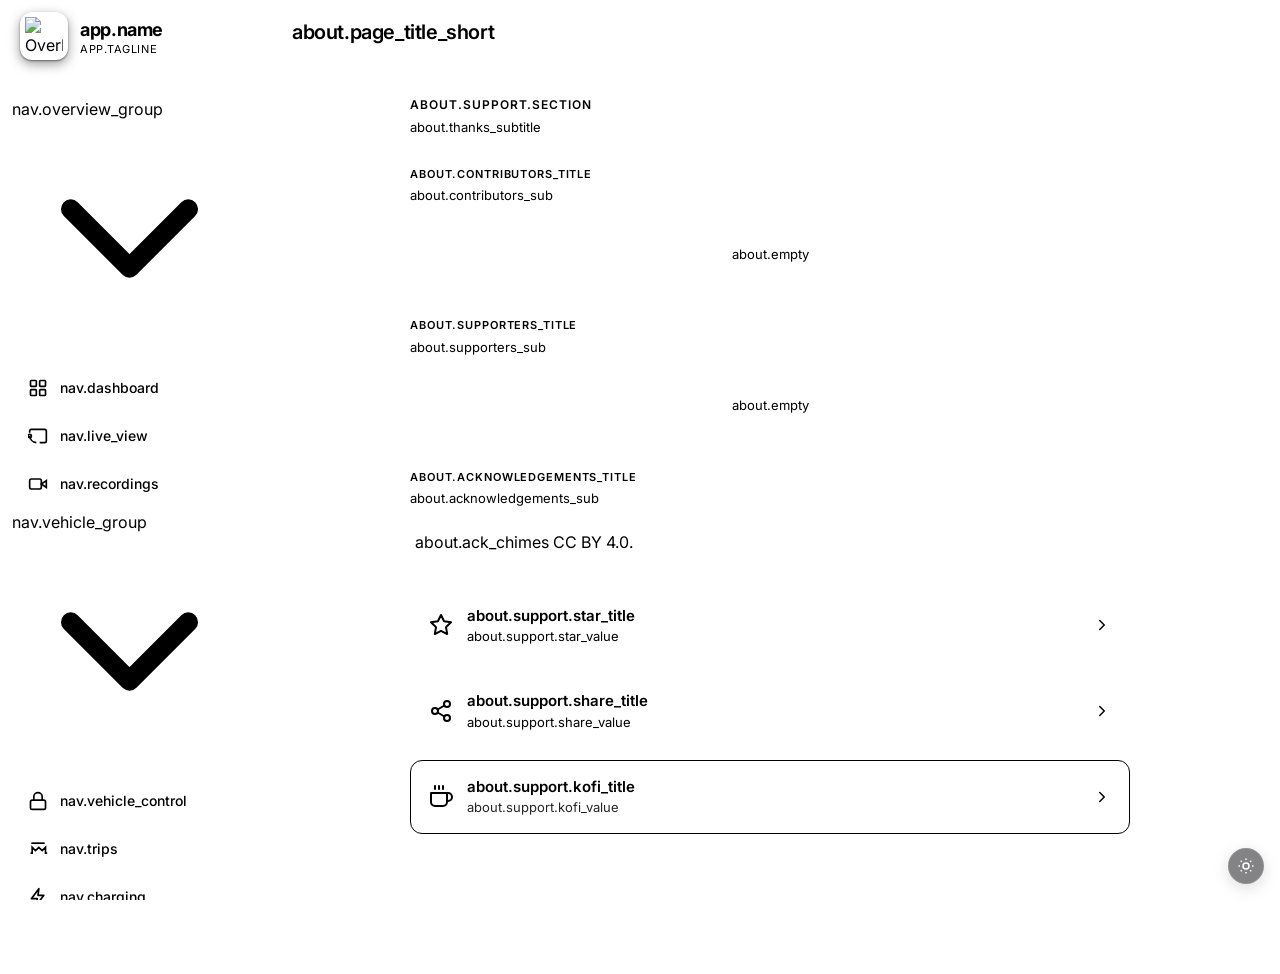
==== commit 78f911d6: "Merge branch 'security/driving-state-safety-gate' into release/alpha-v0.0.2" ====
--- a/app/src/main/assets/web/local/about.html
+++ b/app/src/main/assets/web/local/about.html
@@ -10,8 +10,8 @@
     <title data-i18n="about.page_title">About — OverDrive</title>
     <link rel="icon" type="image/webp" href="../shared/app-icon-dark.webp">
     <script src="../shared/theme.js?v=5"></script>
-    <script src="../shared/app-shell.js"></script>
-    <link rel="stylesheet" href="../shared/styles.css?v=15">
+    <script src="../shared/app-shell.js?v=2"></script>
+    <link rel="stylesheet" href="../shared/styles.css?v=18">
     <link rel="manifest" href="/manifest.json">
     <link rel="preconnect" href="https://fonts.googleapis.com">
     <link href="https://fonts.googleapis.com/css2?family=Inter:wght@400;500;600;700&family=JetBrains+Mono:wght@500&display=swap" rel="stylesheet">
@@ -201,6 +201,10 @@
                         <div class="credits-card" id="supportersList"></div>
                     </section>
 
+                    <!-- Backup & Restore: settings export/import (same device).
+                         Rendered by backup-flow.js into #backupMount. -->
+                    <div id="backupMount"></div>
+
                     <!-- Diagnostics: per-daemon log send. Hidden unless the
                          backend reports log upload is available (braveheart
                          build). Populated by send-logs.js. -->
@@ -287,6 +291,7 @@
     <script src="../shared/pwa-init.js?v=index1"></script>
     <script src="../shared/core.js"></script>
     <script src="../shared/update-flow.js"></script>
+    <script src="../shared/backup-flow.js"></script>
     <script src="../shared/send-logs.js"></script>
     <script>
         function toggleSidebar() {
--- a/app/src/main/assets/web/shared/styles.css
+++ b/app/src/main/assets/web/shared/styles.css
@@ -455,6 +455,15 @@
 /* === MAIN CONTENT === */
 .main-content {
     flex: 1;
+    /* A flex item defaults to min-width:auto, which lets it grow to its widest
+       non-wrapping descendant instead of the flex container's width. On a narrow
+       (mobile) viewport a long, nowrap child — e.g. a key-mapping binding row's
+       action name — then stretched .main-content past the screen, and because
+       .card / .page-body are overflow:hidden the surplus was CLIPPED off the right
+       edge (the reported crop). min-width:0 lets the item shrink to the container
+       so the descendants' own overflow:hidden + text-overflow:ellipsis truncate as
+       intended. No effect when content already fits (verified: desktop unchanged). */
+    min-width: 0;
     margin-left: var(--sidebar-width);
     min-height: 100vh;
     min-height: calc(var(--vh, 1vh) * 100);
@@ -1298,13 +1307,22 @@
 .info-box-warning > .info-icon { color: var(--warning); }
 
 /* When the body of an info-box-note is just a `.info-note` text line
-   (no info-row table inside), tighten its line-height so the icon and
-   text share a common vertical centerline at small sizes. */
-.info-box-note .info-note {
+   (no info-row table inside), it must read as a plain flat line beside the
+   icon. The standalone `.info-note` rule (used elsewhere as a boxed callout)
+   carries padding/background/border-left; reset those here so the text sits
+   flush against the flex-start icon instead of as an offset padded box —
+   otherwise a multi-line note renders visibly misaligned. */
+.info-box-note .info-note,
+.info-box-warning .info-note {
     font-size: 13px;
     line-height: 1.55;
-    color: var(--text-secondary);
-}
+    padding: 0;
+    background: none;
+    border: 0;
+    border-radius: 0;
+}
+.info-box-note .info-note { color: var(--text-secondary); }
+.info-box-warning .info-note { color: var(--warning); }
 
 .info-row {
     display: flex;
@@ -3947,3 +3965,14 @@
     line-height: 1.35;
 }
 
+/* Storage fallback warning — shown under the storage-usage line when the
+   configured external volume (SD/USB) isn't the one we're actually writing
+   to (unmounted because USB power is off and the SD rides that rail, or the
+   volume is full), so clips silently land on internal storage. Tinted with
+   the warning token to draw the eye without alarming red. */
+.storage-fallback-warning {
+    color: var(--warning);
+    font-weight: 600;
+    margin-top: 4px;
+}
+
